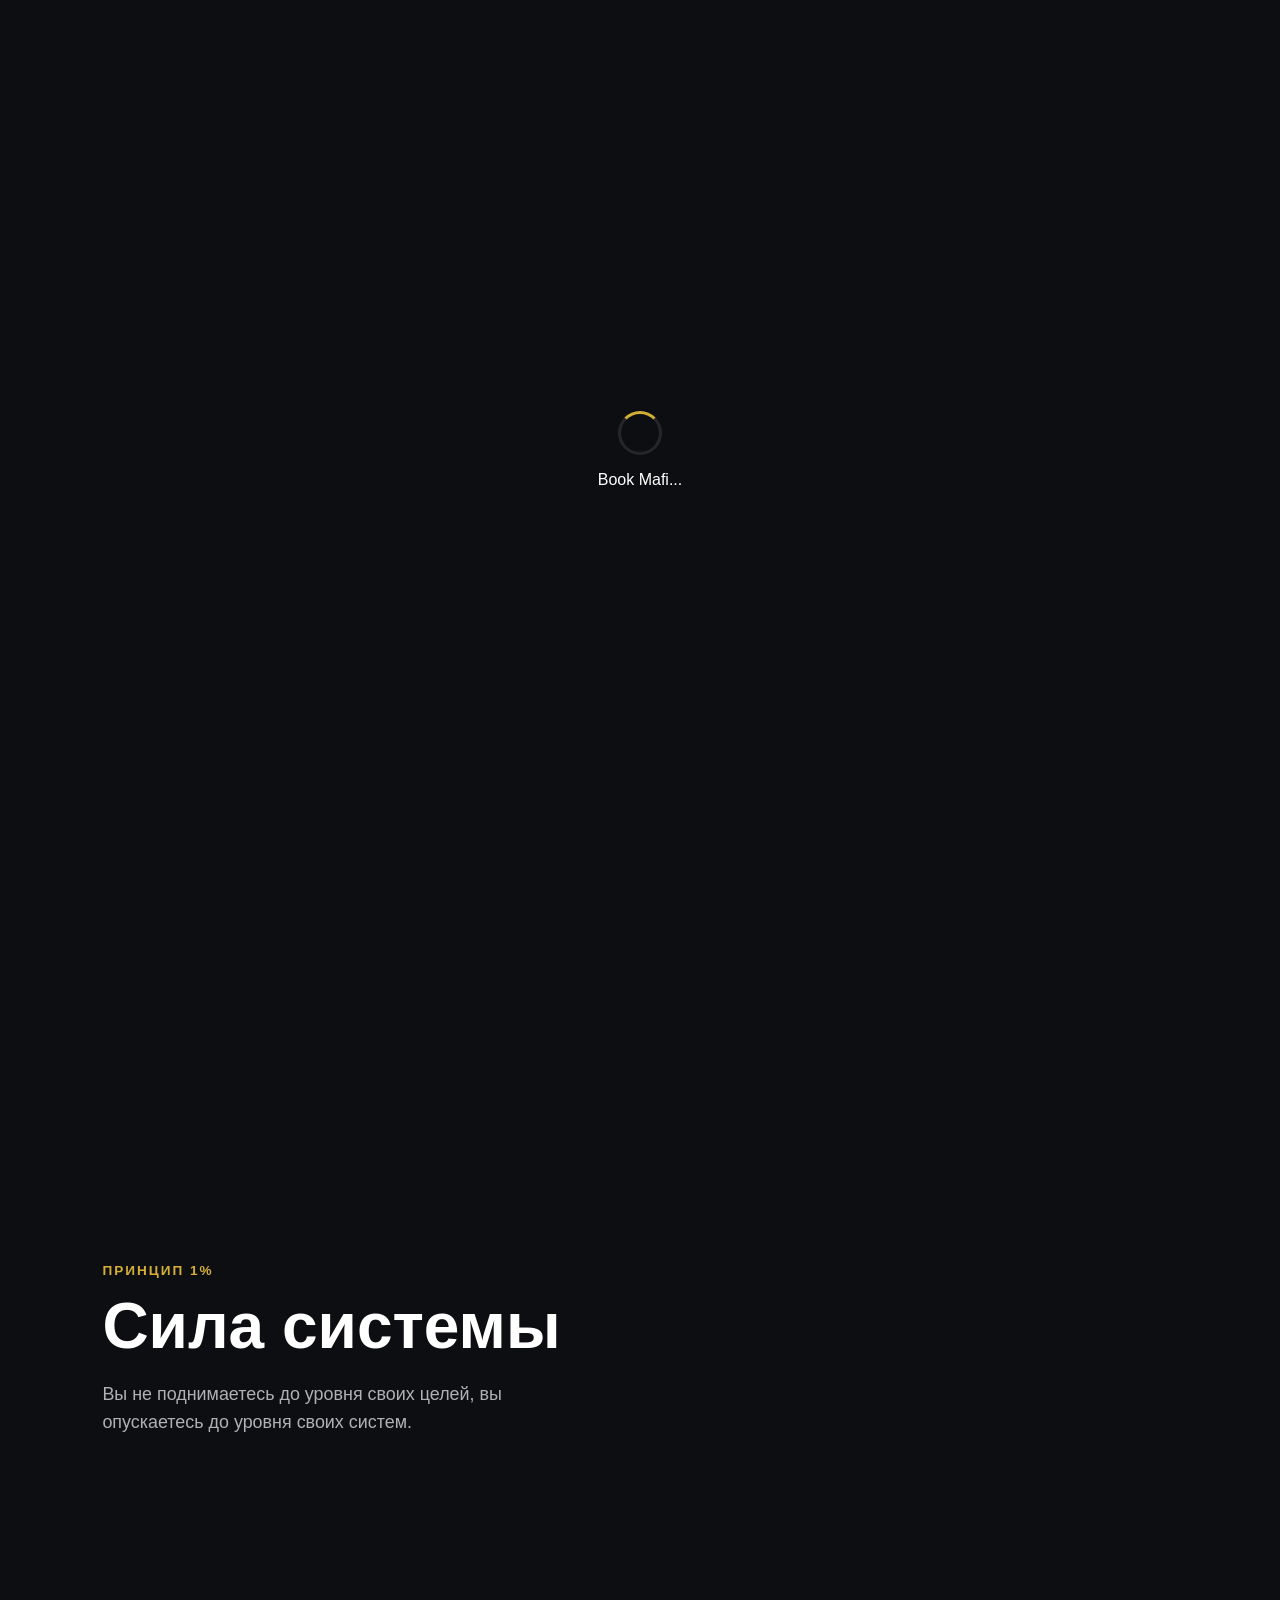
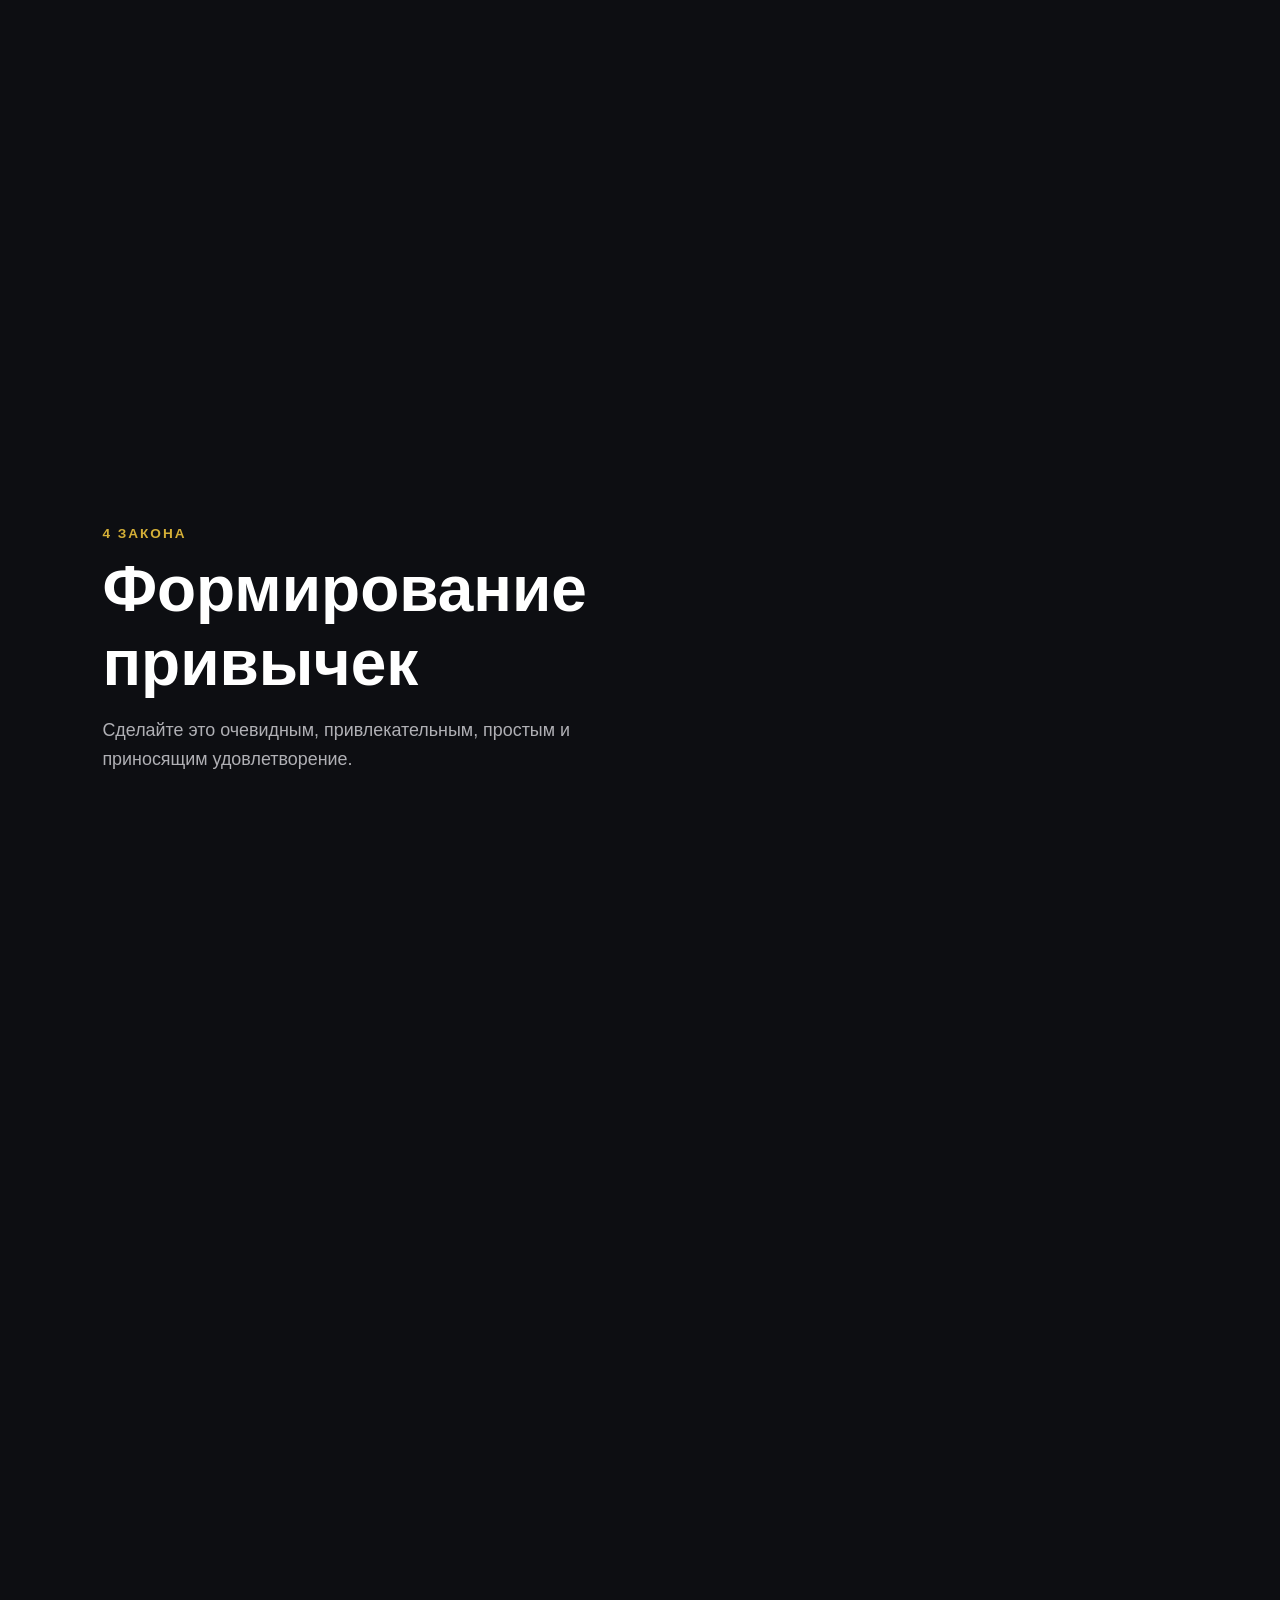
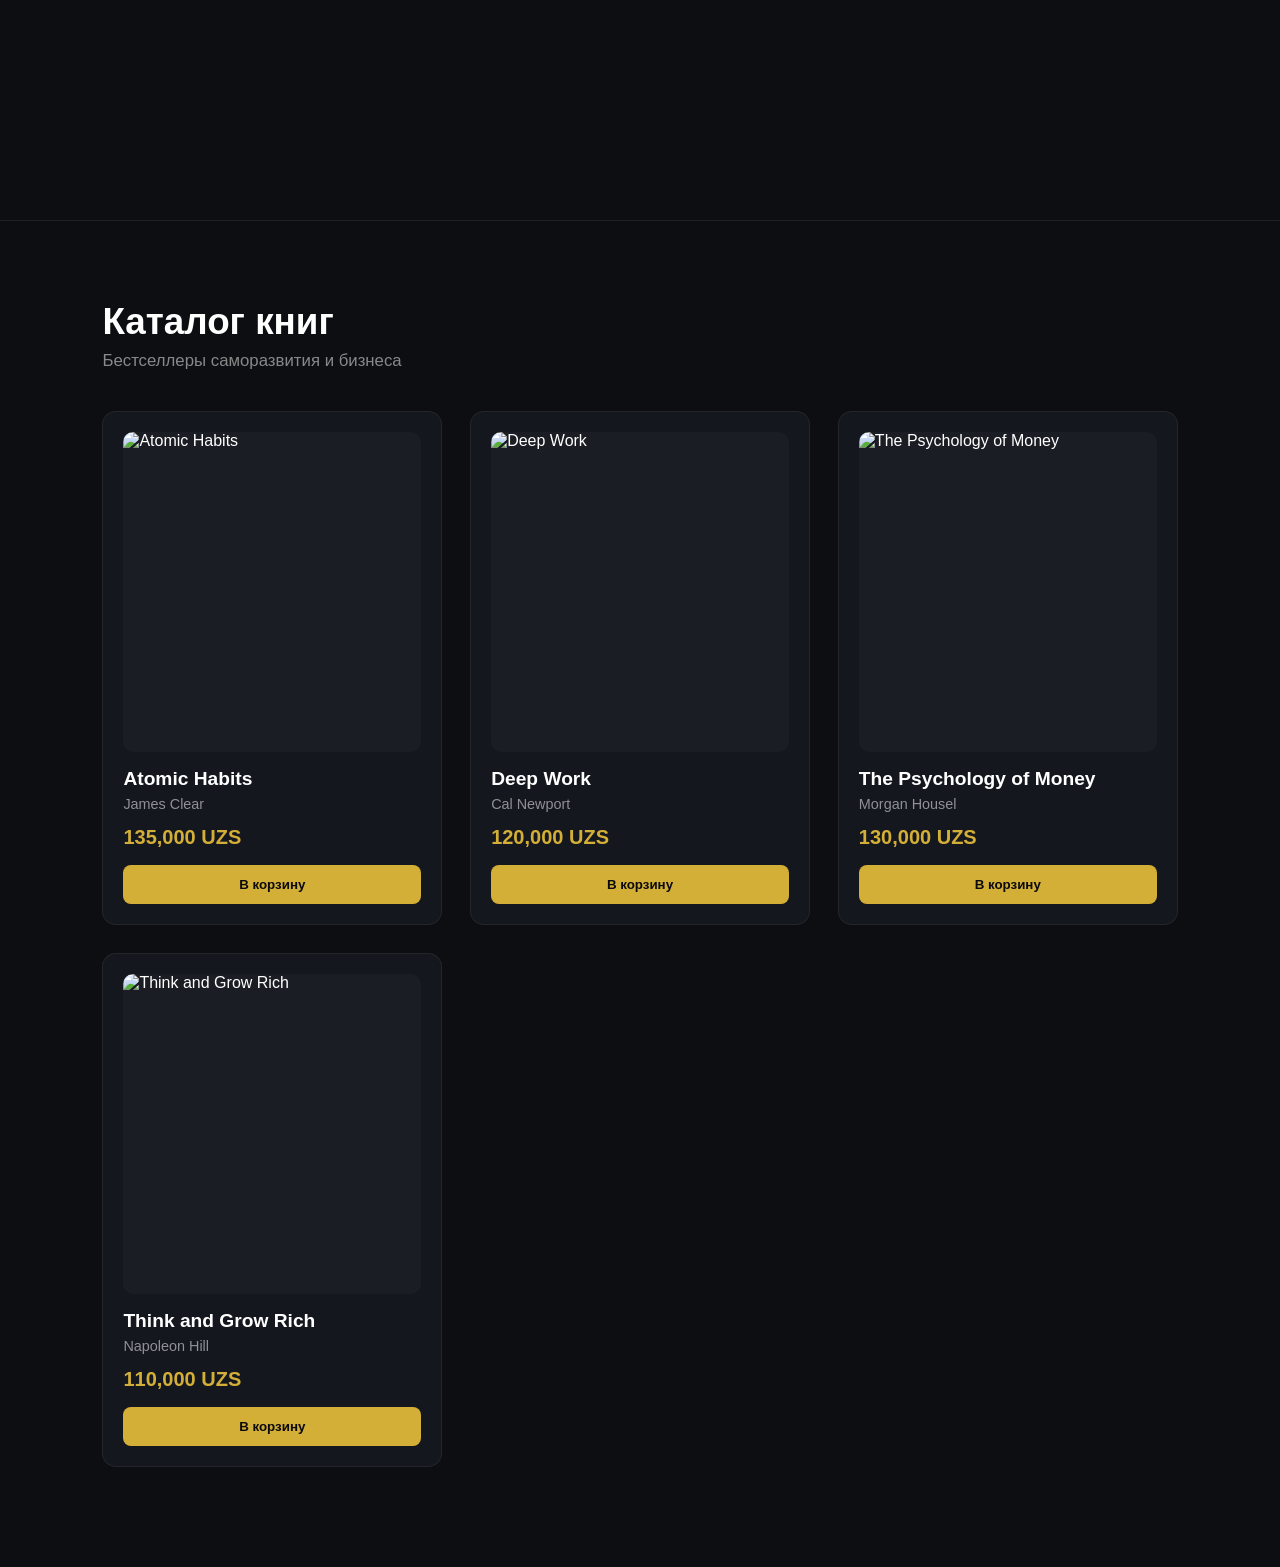
==== index.html @ 135e758f "start" ====
<!DOCTYPE html>
<html lang="ru">
<head>
  <meta charset="UTF-8" />
  <meta name="viewport" content="width=device-width, initial-scale=1.0" />
  <title>Book Mafi</title>
  <style>
    * {
      box-sizing: border-box;
      margin: 0;
      padding: 0;
    }

    body {
      background-color: #0d0e12;
      color: #fff;
      font-family: -apple-system, BlinkMacSystemFont, "Segoe UI", Roboto, sans-serif;
      overflow-x: hidden;
    }

    /* Верхняя навигация */
    header {
      position: fixed;
      top: 0;
      left: 0;
      right: 0;
      padding: 18px 8vw;
      display: flex;
      justify-content: space-between;
      align-items: center;
      z-index: 50;
      background: rgba(13, 14, 18, 0.75);
      backdrop-filter: blur(10px);
      border-bottom: 1px solid rgba(255, 255, 255, 0.08);
    }

    .brand {
      font-size: 1.5rem;
      font-weight: 800;
      color: #fff;
      text-decoration: none;
    }

    .brand span {
      color: #d4af37;
    }

    .nav-links {
      display: flex;
      gap: 14px;
      align-items: center;
    }

    .nav-links button, .nav-links select {
      background: rgba(255, 255, 255, 0.08);
      border: 1px solid rgba(255, 255, 255, 0.15);
      color: #fff;
      padding: 8px 16px;
      border-radius: 8px;
      cursor: pointer;
      font-size: 0.9rem;
      font-weight: 500;
      outline: none;
      transition: 0.2s;
    }

    .nav-links button:hover {
      background: rgba(255, 255, 255, 0.15);
      border-color: #d4af37;
    }

    .nav-links select option {
      background: #14161d;
      color: #fff;
    }

    .cart-badge {
      background: #d4af37;
      color: #0b0b0d;
      border-radius: 50%;
      padding: 2px 7px;
      font-weight: 700;
      font-size: 0.75rem;
      margin-left: 5px;
    }

    /* Фоновый видео-холст */
    .viewport {
      position: fixed;
      inset: 0;
      width: 100vw;
      height: 100vh;
      display: flex;
      align-items: center;
      justify-content: center;
      z-index: 1;
      pointer-events: none;
    }

    canvas {
      width: 100%;
      height: 100%;
      object-fit: cover;
      display: block;
    }

    /* Трек скролла видео */
    .scroll-track {
      height: 380vh;
      position: relative;
    }

    .content-overlay {
      position: relative;
      z-index: 2;
      pointer-events: none;
    }

    .step {
      height: 100vh;
      display: flex;
      flex-direction: column;
      justify-content: center;
      padding: 0 8vw;
      opacity: 0;
      transform: translateY(20px);
      transition: opacity 0.6s ease, transform 0.6s ease;
    }

    .step.active {
      opacity: 1;
      transform: translateY(0);
    }

    .step-badge {
      font-size: 0.85rem;
      letter-spacing: 2px;
      text-transform: uppercase;
      color: #d4af37;
      margin-bottom: 12px;
      font-weight: 600;
    }

    .step h2 {
      font-size: clamp(2rem, 5vw, 4rem);
      font-weight: 800;
      max-width: 600px;
      line-height: 1.15;
      margin-bottom: 16px;
    }

    .step p {
      font-size: clamp(1rem, 1.4vw, 1.2rem);
      color: #b0b0b5;
      max-width: 500px;
      line-height: 1.6;
    }

    #source-video {
      display: none;
    }

    .loader {
      position: fixed;
      inset: 0;
      background: #0d0e12;
      z-index: 999;
      display: flex;
      flex-direction: column;
      align-items: center;
      justify-content: center;
      transition: opacity 0.4s ease;
    }

    .loader.hidden {
      opacity: 0;
      pointer-events: none;
    }

    .spinner {
      width: 44px;
      height: 44px;
      border: 3px solid rgba(255, 255, 255, 0.1);
      border-top-color: #d4af37;
      border-radius: 50%;
      animation: spin 0.9s linear infinite;
      margin-bottom: 16px;
    }

    @keyframes spin {
      to { transform: rotate(360deg); }
    }

    /* Блок каталога, который появляется снизу после скролла */
    .catalog-section {
      position: relative;
      z-index: 10;
      background: #0d0e12;
      padding: 80px 8vw 100px;
      border-top: 1px solid rgba(255, 255, 255, 0.08);
    }

    .section-title {
      font-size: 2.3rem;
      margin-bottom: 8px;
      font-weight: 800;
    }

    .section-subtitle {
      color: #888;
      margin-bottom: 40px;
      font-size: 1.05rem;
    }

    .grid {
      display: grid;
      grid-template-columns: repeat(auto-fill, minmax(260px, 1fr));
      gap: 28px;
    }

    .card {
      background: #15171e;
      border-radius: 14px;
      border: 1px solid rgba(255, 255, 255, 0.06);
      padding: 20px;
      display: flex;
      flex-direction: column;
      transition: transform 0.2s, border-color 0.2s;
    }

    .card:hover {
      transform: translateY(-5px);
      border-color: rgba(212, 175, 55, 0.4);
    }

    .card img {
      width: 100%;
      height: 320px;
      object-fit: cover;
      border-radius: 10px;
      margin-bottom: 16px;
      background: #1b1d24;
    }

    .card h3 {
      font-size: 1.2rem;
      margin-bottom: 6px;
      font-weight: 700;
    }

    .card .author {
      color: #8f9098;
      font-size: 0.9rem;
      margin-bottom: 14px;
    }

    .card .price {
      font-size: 1.25rem;
      font-weight: 700;
      color: #d4af37;
      margin-top: auto;
      margin-bottom: 16px;
    }

    .btn-add {
      background: #d4af37;
      color: #0b0b0d;
      border: none;
      padding: 12px;
      border-radius: 8px;
      font-weight: 700;
      cursor: pointer;
      width: 100%;
      transition: background 0.2s;
    }

    .btn-add:hover {
      background: #e5bd47;
    }

    /* Модальные окна */
    .modal-backdrop {
      position: fixed;
      inset: 0;
      background: rgba(0, 0, 0, 0.75);
      display: none;
      justify-content: center;
      align-items: center;
      z-index: 100;
      backdrop-filter: blur(5px);
      padding: 20px;
    }

    .modal-backdrop.active {
      display: flex;
    }

    .modal-content {
      background: #171922;
      border: 1px solid rgba(255, 255, 255, 0.1);
      width: 100%;
      max-width: 500px;
      border-radius: 16px;
      padding: 28px;
      max-height: 90vh;
      overflow-y: auto;
    }

    .modal-head {
      display: flex;
      justify-content: space-between;
      align-items: center;
      margin-bottom: 20px;
      border-bottom: 1px solid rgba(255, 255, 255, 0.08);
      padding-bottom: 12px;
    }

    .close-btn {
      background: none;
      border: none;
      color: #aaa;
      font-size: 1.8rem;
      cursor: pointer;
      line-height: 1;
    }

    .cart-item {
      display: flex;
      justify-content: space-between;
      align-items: center;
      padding: 12px 0;
      border-bottom: 1px solid rgba(255, 255, 255, 0.05);
    }

    .qty-controls {
      display: flex;
      align-items: center;
      gap: 8px;
    }

    .qty-controls button {
      background: rgba(255, 255, 255, 0.1);
      border: none;
      color: #fff;
      width: 28px;
      height: 28px;
      border-radius: 6px;
      cursor: pointer;
      font-size: 1rem;
    }

    .cart-total {
      font-size: 1.3rem;
      font-weight: 700;
      margin: 20px 0;
      display: flex;
      justify-content: space-between;
      color: #d4af37;
    }

    .input-group {
      margin-bottom: 14px;
    }

    .input-group label {
      display: block;
      font-size: 0.85rem;
      color: #999;
      margin-bottom: 6px;
    }

    .input-group input, .input-group textarea {
      width: 100%;
      background: #0f1015;
      border: 1px solid rgba(255, 255, 255, 0.1);
      color: #fff;
      padding: 12px;
      border-radius: 8px;
      outline: none;
      font-size: 0.95rem;
      font-family: inherit;
    }

    .btn-submit {
      width: 100%;
      background: #d4af37;
      color: #0b0b0d;
      padding: 14px;
      border: none;
      border-radius: 8px;
      font-weight: 700;
      font-size: 1rem;
      cursor: pointer;
      margin-top: 10px;
    }

    .btn-submit:hover {
      background: #e5bd47;
    }
  </style>
</head>
<body>

  <div class="loader" id="loader">
    <div class="spinner"></div>
    <p>Book Mafi...</p>
  </div>

  <header>
    <a href="#" class="brand">Book <span>Mafi</span></a>
    <div class="nav-links">
      <button onclick="openProfile()" id="btn-profile">Профиль</button>
      <button onclick="openCart()">
        <span id="btn-cart-text">Корзина</span>
        <span class="cart-badge" id="cart-count">0</span>
      </button>
      <select id="lang-select" onchange="changeLang(this.value)">
        <option value="ru">RU</option>
        <option value="uz">UZ</option>
        <option value="en">EN</option>
      </select>
    </div>
  </header>

  <!-- 3D Видео Фон -->
  <div class="viewport">
    <canvas id="scene-canvas"></canvas>
  </div>
  <video id="source-video" src="video_smooth.mp4" preload="auto" muted playsinline></video>

  <!-- Скролл-шаги по книге Atomic Habits -->
  <main class="scroll-track">
    <div class="content-overlay">
      <section class="step active">
        <span class="step-badge" data-i18n="s1_badge">James Clear</span>
        <h2 data-i18n="s1_title">Atomic Habits</h2>
        <p data-i18n="s1_desc">Крошечные изменения приводят к поразительным результатам. Прокрутите вниз, чтобы изучить книгу и открыть каталог.</p>
      </section>

      <section class="step">
        <span class="step-badge" data-i18n="s2_badge">Принцип 1%</span>
        <h2 data-i18n="s2_title">Сила системы</h2>
        <p data-i18n="s2_desc">Вы не поднимаетесь до уровня своих целей, вы опускаетесь до уровня своих систем.</p>
      </section>

      <section class="step">
        <span class="step-badge" data-i18n="s3_badge">4 Закона</span>
        <h2 data-i18n="s3_title">Формирование привычек</h2>
        <p data-i18n="s3_desc">Сделайте это очевидным, привлекательным, простым и приносящим удовлетворение.</p>
      </section>
    </div>
  </main>

  <!-- Витрина с товарами сразу снизу после скролла -->
  <section class="catalog-section" id="catalog-section">
    <h2 class="section-title" id="page-title">Каталог книг</h2>
    <p class="section-subtitle" id="page-subtitle">Бестселлеры саморазвития и бизнеса</p>
    <div class="grid" id="catalog-grid"></div>
  </section>

  <!-- Модальное окно Корзины -->
  <div class="modal-backdrop" id="cart-modal">
    <div class="modal-content">
      <div class="modal-head">
        <h2 id="cart-title">Ваша Корзина</h2>
        <button class="close-btn" onclick="closeModals()">&times;</button>
      </div>
      <div id="cart-items"></div>
      <div class="cart-total">
        <span id="total-label">Итого:</span>
        <span id="cart-total-price">0 UZS</span>
      </div>

      <form onsubmit="submitOrder(event)">
        <div class="input-group">
          <label id="lbl-name">Ваше имя</label>
          <input type="text" id="order-name" required placeholder="Имя" />
        </div>
        <div class="input-group">
          <label id="lbl-phone">Номер телефона</label>
          <input type="tel" id="order-phone" required placeholder="+998 90 123 45 67" />
        </div>
        <div class="input-group">
          <label id="lbl-address">Адрес доставки</label>
          <textarea id="order-address" rows="2" required placeholder="Город, улица, дом"></textarea>
        </div>
        <button type="submit" class="btn-submit" id="btn-order">Оформить заказ</button>
      </form>
    </div>
  </div>

  <!-- Модальное окно Профиля -->
  <div class="modal-backdrop" id="profile-modal">
    <div class="modal-content">
      <div class="modal-head">
        <h2 id="profile-title">Профиль читателя</h2>
        <button class="close-btn" onclick="closeModals()">&times;</button>
      </div>
      <form onsubmit="saveProfile(event)">
        <div class="input-group">
          <label id="lbl-p-name">Имя</label>
          <input type="text" id="prof-name" placeholder="Ваше имя" />
        </div>
        <div class="input-group">
          <label id="lbl-p-phone">Телефон</label>
          <input type="tel" id="prof-phone" placeholder="+998 ..." />
        </div>
        <div class="input-group">
          <label id="lbl-p-address">Сохраненный адрес</label>
          <textarea id="prof-address" rows="2" placeholder="Адрес по умолчанию"></textarea>
        </div>
        <button type="submit" class="btn-submit" id="btn-save-profile">Сохранить</button>
      </form>
    </div>
  </div>

  <script>
    const BOT_TOKEN = "9124482530:AAGkGyeahI_m6hkLlF1Cj-p6MPY3MMSEQys";
    const CHAT_ID = "5249728466";

    const i18n = {
      ru: {
        s1_badge: "James Clear",
        s1_title: "Atomic Habits",
        s1_desc: "Крошечные изменения приводят к поразительным результатам. Прокрутите вниз, чтобы изучить книгу и открыть каталог.",
        s2_badge: "Принцип 1%",
        s2_title: "Сила системы",
        s2_desc: "Вы не поднимаетесь до уровня своих целей, вы опускаетесь до уровня своих систем.",
        s3_badge: "4 Закона",
        s3_title: "Формирование привычек",
        s3_desc: "Сделайте это очевидным, привлекательным, простым и приносящим удовлетворение.",
        profile: "Профиль",
        cart: "Корзина",
        title: "Каталог книг",
        subtitle: "Бестселлеры саморазвития и бизнеса",
        add: "В корзину",
        cart_empty: "Корзина пуста",
        cart_title: "Ваша Корзина",
        total: "Итого:",
        name: "Ваше имя",
        phone: "Номер телефона",
        address: "Адрес доставки",
        order: "Оформить заказ",
        profile_title: "Профиль читателя",
        save: "Сохранить",
        order_success: "Заказ успешно отправлен в Telegram!",
        order_error: "Ошибка отправки заказа."
      },
      uz: {
        s1_badge: "James Clear",
        s1_title: "Atom Odatlar",
        s1_desc: "Kichik o'zgarishlar ajoyib natijalarga olib keladi. Kitobni o'rganish va katalogni ochish uchun pastga aylantiring.",
        s2_badge: "1% Qoidasi",
        s2_title: "Tizim kuchi",
        s2_desc: "Siz maqsadlaringiz darajasiga ko'tarilmaysiz, tizimlaringiz darajasiga tushasiz.",
        s3_badge: "4 ta Qonun",
        s3_title: "Odat shakllantirish",
        s3_desc: "Odatni aniq, jozibali, oson va yoqimli qiling.",
        profile: "Profil",
        cart: "Savat",
        title: "Kitoblar katalogi",
        subtitle: "Shaxsiy rivojlanish va biznes bestsellerlari",
        add: "Savatga qo'shish",
        cart_empty: "Savat bo'sh",
        cart_title: "Sizning Savatingiz",
        total: "Jami:",
        name: "Ismingiz",
        phone: "Telefon raqamingiz",
        address: "Yetkazib berish manzili",
        order: "Buyurtma berish",
        profile_title: "Kitobxon profili",
        save: "Saqlash",
        order_success: "Buyurtma Telegram orqali yuborildi!",
        order_error: "Buyurtma yuborishda xatolik yuz berdi."
      },
      en: {
        s1_badge: "James Clear",
        s1_title: "Atomic Habits",
        s1_desc: "Tiny changes, remarkable results. Scroll down to discover the book and explore the catalog.",
        s2_badge: "1% Rule",
        s2_title: "Power of Systems",
        s2_desc: "You do not rise to the level of your goals. You fall to the level of your systems.",
        s3_badge: "4 Laws",
        s3_title: "Habit Formation",
        s3_desc: "Make it obvious, attractive, easy, and satisfying.",
        profile: "Profile",
        cart: "Cart",
        title: "Book Catalog",
        subtitle: "Bestsellers in personal growth & business",
        add: "Add to Cart",
        cart_empty: "Cart is empty",
        cart_title: "Your Cart",
        total: "Total:",
        name: "Your Name",
        phone: "Phone Number",
        address: "Delivery Address",
        order: "Place Order",
        profile_title: "Reader Profile",
        save: "Save",
        order_success: "Order successfully sent to Telegram!",
        order_error: "Error sending order."
      }
    };

    const books = [
      {
        id: 1,
        title: "Atomic Habits",
        author: "James Clear",
        price: 135000,
        img: "https://images.unsplash.com/photo-1544716278-ca5e3f4abd8c?auto=format&fit=crop&w=600&q=80"
      },
      {
        id: 2,
        title: "Deep Work",
        author: "Cal Newport",
        price: 120000,
        img: "https://images.unsplash.com/photo-1512820790803-83ca734da794?auto=format&fit=crop&w=600&q=80"
      },
      {
        id: 3,
        title: "The Psychology of Money",
        author: "Morgan Housel",
        price: 130000,
        img: "https://images.unsplash.com/photo-1589829085413-56de8ae18c73?auto=format&fit=crop&w=600&q=80"
      },
      {
        id: 4,
        title: "Think and Grow Rich",
        author: "Napoleon Hill",
        price: 110000,
        img: "https://images.unsplash.com/photo-1543002588-bfa74002ed7e?auto=format&fit=crop&w=600&q=80"
      }
    ];

    let currentLang = localStorage.getItem('book_mafi_lang') || 'ru';

    function changeLang(lang) {
      currentLang = lang;
      localStorage.setItem('book_mafi_lang', lang);
      document.getElementById('lang-select').value = lang;

      const d = i18n[lang];
      document.querySelectorAll('[data-i18n]').forEach(el => {
        const key = el.getAttribute('data-i18n');
        if (d[key]) el.textContent = d[key];
      });

      document.getElementById('btn-profile').textContent = d.profile;
      document.getElementById('btn-cart-text').textContent = d.cart;
      document.getElementById('page-title').textContent = d.title;
      document.getElementById('page-subtitle').textContent = d.subtitle;
      document.getElementById('cart-title').textContent = d.cart_title;
      document.getElementById('total-label').textContent = d.total;
      document.getElementById('lbl-name').textContent = d.name;
      document.getElementById('lbl-phone').textContent = d.phone;
      document.getElementById('lbl-address').textContent = d.address;
      document.getElementById('btn-order').textContent = d.order;
      document.getElementById('profile-title').textContent = d.profile_title;
      document.getElementById('btn-save-profile').textContent = d.save;

      renderCatalog();
      renderCart();
    }

    function renderCatalog() {
      const grid = document.getElementById('catalog-grid');
      const d = i18n[currentLang];
      grid.innerHTML = books.map(b => `
        <div class="card">
          <img src="${b.img}" alt="${b.title}" />
          <h3>${b.title}</h3>
          <div class="author">${b.author}</div>
          <div class="price">${b.price.toLocaleString()} UZS</div>
          <button class="btn-add" onclick="addToCart(${b.id})">${d.add}</button>
        </div>
      `).join('');
    }

    /* Видео + Скролл логика */
    const canvas = document.getElementById('scene-canvas');
    const ctx = canvas.getContext('2d', { alpha: false });
    const video = document.getElementById('source-video');
    const loader = document.getElementById('loader');
    const steps = document.querySelectorAll('.step');

    let isVideoReady = false;
    let targetTime = 0;
    let currentTime = 0;

    function resizeCanvas() {
      const dpr = Math.min(window.devicePixelRatio || 1, 2);
      canvas.width = window.innerWidth * dpr;
      canvas.height = window.innerHeight * dpr;
      renderFrame();
    }

    function renderFrame() {
      if (!isVideoReady || !video.videoWidth) return;
      const cw = canvas.width;
      const ch = canvas.height;
      const vw = video.videoWidth;
      const vh = video.videoHeight;
      const scale = Math.max(cw / vw, ch / vh);
      const nw = vw * scale;
      const nh = vh * scale;
      ctx.drawImage(video, (cw - nw) / 2, (ch - nh) / 2, nw, nh);
    }

    function getScrollFraction() {
      const track = document.querySelector('.scroll-track');
      const maxScroll = track.offsetHeight - window.innerHeight;
      if (maxScroll <= 0) return 0;
      return Math.min(Math.max(window.scrollY / maxScroll, 0), 1);
    }

    function updateLoop() {
      if (isVideoReady && video.duration) {
        currentTime += (targetTime - currentTime) * 0.12;
        if (Math.abs(currentTime - video.currentTime) > 0.002) {
          if ('fastSeek' in video) video.fastSeek(currentTime);
          else video.currentTime = currentTime;
        }
      }
      requestAnimationFrame(updateLoop);
    }

    window.addEventListener('scroll', () => {
      const fraction = getScrollFraction();
      if (video.duration) {
        targetTime = fraction * video.duration;
      }
      const stepIndex = Math.min(Math.floor(fraction * steps.length), steps.length - 1);
      steps.forEach((step, idx) => step.classList.toggle('active', idx === stepIndex));
    }, { passive: true });

    window.addEventListener('resize', resizeCanvas);
    video.addEventListener('seeked', renderFrame);

    function initVideo() {
      if (isVideoReady) return;
      isVideoReady = true;
      loader.classList.add('hidden');
      resizeCanvas();
      targetTime = getScrollFraction() * video.duration;
      video.currentTime = targetTime;
      renderFrame();
      requestAnimationFrame(updateLoop);
    }

    video.addEventListener('loadeddata', initVideo);
    if (video.readyState >= 2) initVideo();

    /* Корзина и профиль */
    function getCart() {
      return JSON.parse(localStorage.getItem('book_mafi_cart') || '[]');
    }

    function saveCart(cart) {
      localStorage.setItem('book_mafi_cart', JSON.stringify(cart));
      updateBadge();
    }

    function updateBadge() {
      const cart = getCart();
      const count = cart.reduce((acc, item) => acc + item.qty, 0);
      document.getElementById('cart-count').textContent = count;
    }

    function addToCart(id) {
      const cart = getCart();
      const book = books.find(b => b.id === id);
      const exist = cart.find(b => b.id === id);
      if (exist) exist.qty += 1;
      else cart.push({ id: book.id, title: book.title, price: book.price, qty: 1 });
      saveCart(cart);
      renderCart();
    }

    function changeQty(id, delta) {
      let cart = getCart();
      const item = cart.find(x => x.id === id);
      if (item) {
        item.qty += delta;
        if (item.qty <= 0) cart = cart.filter(x => x.id !== id);
      }
      saveCart(cart);
      renderCart();
    }

    function renderCart() {
      const cart = getCart();
      const container = document.getElementById('cart-items');
      const d = i18n[currentLang];

      if (cart.length === 0) {
        container.innerHTML = `<p style="color: #777; padding: 20px 0;">${d.cart_empty}</p>`;
        document.getElementById('cart-total-price').textContent = '0 UZS';
        return;
      }

      let total = 0;
      container.innerHTML = cart.map(item => {
        total += item.price * item.qty;
        return `
          <div class="cart-item">
            <div>
              <strong>${item.title}</strong>
              <div style="color: #999; font-size: 0.85rem;">${item.price.toLocaleString()} UZS &times; ${item.qty}</div>
            </div>
            <div class="qty-controls">
              <button onclick="changeQty(${item.id}, -1)">-</button>
              <span>${item.qty}</span>
              <button onclick="changeQty(${item.id}, 1)">+</button>
            </div>
          </div>
        `;
      }).join('');

      document.getElementById('cart-total-price').textContent = `${total.toLocaleString()} UZS`;
    }

    function openCart() {
      renderCart();
      loadProfileToForm();
      document.getElementById('cart-modal').classList.add('active');
    }

    function openProfile() {
      const profile = JSON.parse(localStorage.getItem('book_mafi_user') || '{}');
      document.getElementById('prof-name').value = profile.name || '';
      document.getElementById('prof-phone').value = profile.phone || '';
      document.getElementById('prof-address').value = profile.address || '';
      document.getElementById('profile-modal').classList.add('active');
    }

    function closeModals() {
      document.getElementById('cart-modal').classList.remove('active');
      document.getElementById('profile-modal').classList.remove('active');
    }

    window.addEventListener('click', (e) => {
      if (e.target.classList.contains('modal-backdrop')) closeModals();
    });

    function saveProfile(e) {
      e.preventDefault();
      const profile = {
        name: document.getElementById('prof-name').value.trim(),
        phone: document.getElementById('prof-phone').value.trim(),
        address: document.getElementById('prof-address').value.trim()
      };
      localStorage.setItem('book_mafi_user', JSON.stringify(profile));
      closeModals();
    }

    function loadProfileToForm() {
      const profile = JSON.parse(localStorage.getItem('book_mafi_user') || '{}');
      if (profile.name) document.getElementById('order-name').value = profile.name;
      if (profile.phone) document.getElementById('order-phone').value = profile.phone;
      if (profile.address) document.getElementById('order-address').value = profile.address;
    }

    async function submitOrder(e) {
      e.preventDefault();
      const cart = getCart();
      const d = i18n[currentLang];

      if (cart.length === 0) {
        alert(d.cart_empty);
        return;
      }

      const name = document.getElementById('order-name').value.trim();
      const phone = document.getElementById('order-phone').value.trim();
      const address = document.getElementById('order-address').value.trim();

      let total = 0;
      let itemsText = cart.map(i => {
        total += i.price * i.qty;
        return `• ${i.title} (${i.qty} шт.) — ${(i.price * i.qty).toLocaleString()} UZS`;
      }).join('\n');

      const message = `📚 *Новый заказ в Book Mafi!*\n\n` +
                      `👤 *Покупатель:* ${name}\n` +
                      `📞 *Телефон:* ${phone}\n` +
                      `📍 *Адрес:* ${address}\n\n` +
                      `🛒 *Товары:*\n${itemsText}\n\n` +
                      `💰 *Итого к оплате:* ${total.toLocaleString()} UZS`;

      try {
        const response = await fetch(`https://api.telegram.org/bot${BOT_TOKEN}/sendMessage`, {
          method: 'POST',
          headers: { 'Content-Type': 'application/json' },
          body: JSON.stringify({
            chat_id: CHAT_ID,
            text: message,
            parse_mode: 'Markdown'
          })
        });

        if (response.ok) {
          alert(d.order_success);
          localStorage.removeItem('book_mafi_cart');
          updateBadge();
          closeModals();
        } else {
          alert(d.order_error);
        }
      } catch (err) {
        console.error(err);
        alert(d.order_error);
      }
    }

    changeLang(currentLang);
    updateBadge();
  </script>
</body>
</html>
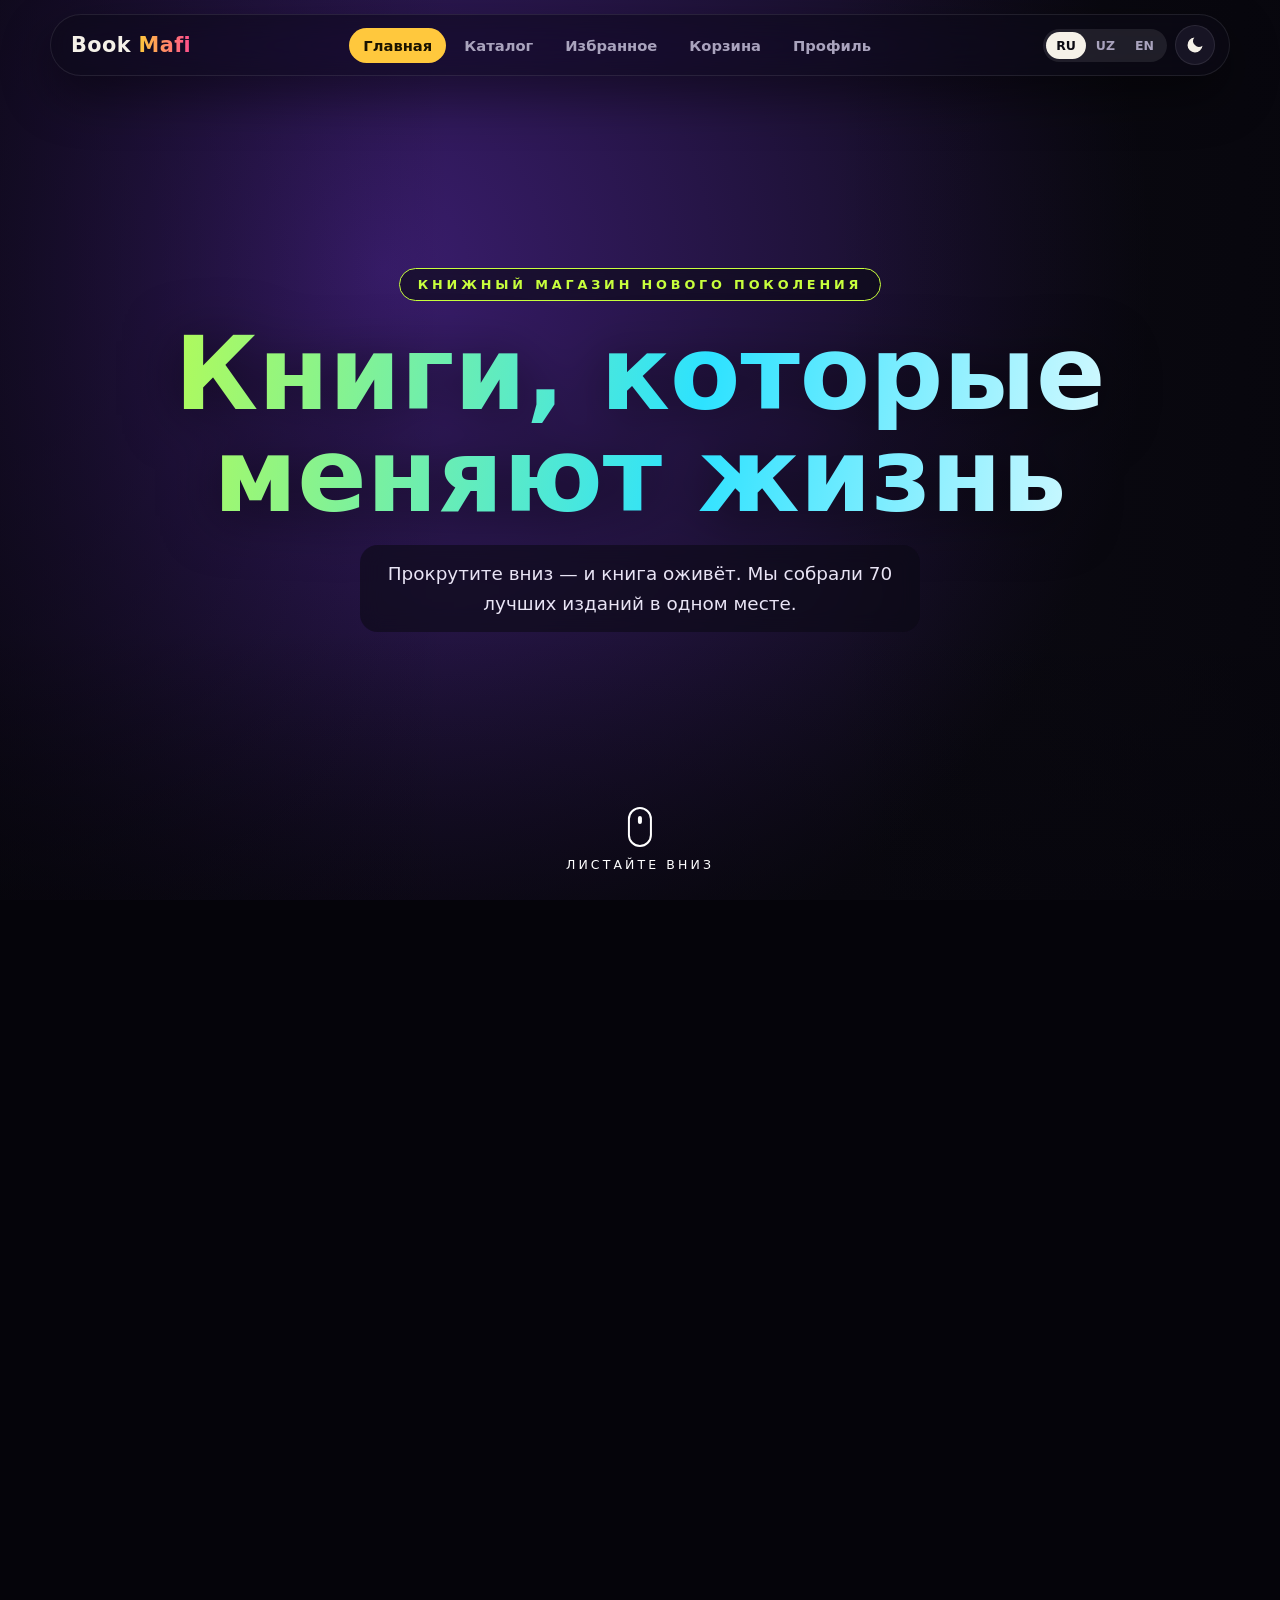
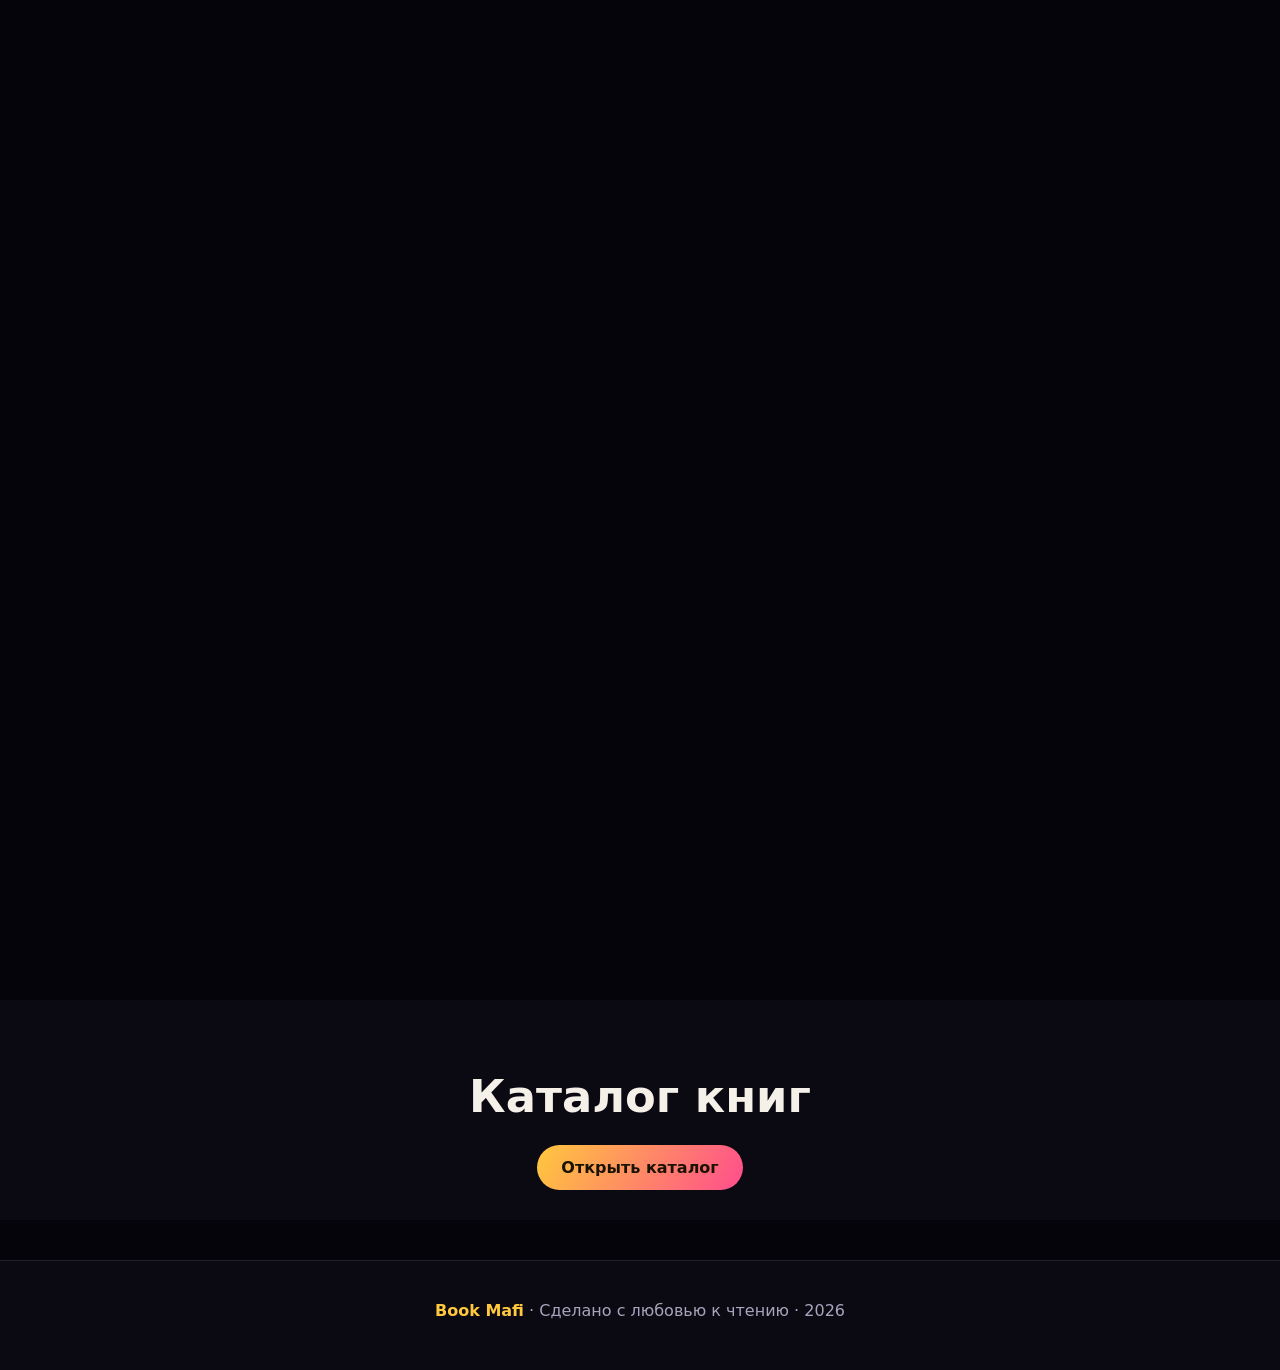
==== commit cf6ba1e4: "update" ====
--- a/index.html
+++ b/index.html
@@ -1,920 +1,80 @@
 <!DOCTYPE html>
 <html lang="ru">
 <head>
-  <meta charset="UTF-8" />
-  <meta name="viewport" content="width=device-width, initial-scale=1.0" />
-  <title>Book Mafi</title>
-  <style>
-    * {
-      box-sizing: border-box;
-      margin: 0;
-      padding: 0;
-    }
+<meta charset="UTF-8">
+<meta name="viewport" content="width=device-width, initial-scale=1">
+<title>Book Mafi — книжный магазин</title>
+<script>try{document.documentElement.setAttribute('data-theme',JSON.parse(localStorage.getItem('bm_theme')||'"dark"'))}catch(e){}</script>
+<link rel="stylesheet" href="css/style.css">
+</head>
+<body data-page="home" class="home">
+<div class="progress"></div>
+<video id="src" muted playsinline preload="auto" style="display:none"><source src="media/video_smooth.mp4" type="video/mp4"><source src="media/video.mp4" type="video/mp4"></video>
 
-    body {
-      background-color: #0d0e12;
-      color: #fff;
-      font-family: -apple-system, BlinkMacSystemFont, "Segoe UI", Roboto, sans-serif;
-      overflow-x: hidden;
-    }
+<main class="scroll-track">
+  <div class="stage">
+    <canvas id="scene-canvas"></canvas>
 
-    /* Верхняя навигация */
-    header {
-      position: fixed;
-      top: 0;
-      left: 0;
-      right: 0;
-      padding: 18px 8vw;
-      display: flex;
-      justify-content: space-between;
-      align-items: center;
-      z-index: 50;
-      background: rgba(13, 14, 18, 0.75);
-      backdrop-filter: blur(10px);
-      border-bottom: 1px solid rgba(255, 255, 255, 0.08);
-    }
+    <!-- резкие склейки -->
+    <div class="scene s1" data-at="0.455"><div class="bg"></div></div>
+    <div class="scene s2" data-at="0.615"><div class="bg"></div><div class="hearts"></div></div>
+    <div class="scene s3" data-at="0.775"><span class="blind"></span><span class="blind"></span><span class="blind"></span><span class="blind"></span><span class="blind"></span><span class="blind"></span><span class="blind"></span><span class="blind"></span><svg class="route" viewBox="0 0 1000 600" preserveAspectRatio="none"><path d="M-20 480 C200 380 260 560 480 420 S760 240 1020 330" fill="none" stroke="#fff" stroke-width="5" stroke-linecap="round"/></svg><div class="truck">🚚</div></div>
+    <div class="scene s4" data-at="0.915"><div class="bg"></div></div>
+    <div class="flash"></div>
 
-    .brand {
-      font-size: 1.5rem;
-      font-weight: 800;
-      color: #fff;
-      text-decoration: none;
-    }
+    <div class="hero-intro">
+      <span class="kick" data-i18n="hero_kicker"></span>
+      <h1 data-i18n="hero_title"></h1>
+      <p data-i18n="hero_text"></p>
+    </div>
+    <div class="hint"><i></i><span data-i18n="scroll_hint"></span></div>
 
-    .brand span {
-      color: #d4af37;
-    }
-
-    .nav-links {
-      display: flex;
-      gap: 14px;
-      align-items: center;
-    }
-
-    .nav-links button, .nav-links select {
-      background: rgba(255, 255, 255, 0.08);
-      border: 1px solid rgba(255, 255, 255, 0.15);
-      color: #fff;
-      padding: 8px 16px;
-      border-radius: 8px;
-      cursor: pointer;
-      font-size: 0.9rem;
-      font-weight: 500;
-      outline: none;
-      transition: 0.2s;
-    }
-
-    .nav-links button:hover {
-      background: rgba(255, 255, 255, 0.15);
-      border-color: #d4af37;
-    }
-
-    .nav-links select option {
-      background: #14161d;
-      color: #fff;
-    }
-
-    .cart-badge {
-      background: #d4af37;
-      color: #0b0b0d;
-      border-radius: 50%;
-      padding: 2px 7px;
-      font-weight: 700;
-      font-size: 0.75rem;
-      margin-left: 5px;
-    }
-
-    /* Фоновый видео-холст */
-    .viewport {
-      position: fixed;
-      inset: 0;
-      width: 100vw;
-      height: 100vh;
-      display: flex;
-      align-items: center;
-      justify-content: center;
-      z-index: 1;
-      pointer-events: none;
-    }
-
-    canvas {
-      width: 100%;
-      height: 100%;
-      object-fit: cover;
-      display: block;
-    }
-
-    /* Трек скролла видео */
-    .scroll-track {
-      height: 380vh;
-      position: relative;
-    }
-
-    .content-overlay {
-      position: relative;
-      z-index: 2;
-      pointer-events: none;
-    }
-
-    .step {
-      height: 100vh;
-      display: flex;
-      flex-direction: column;
-      justify-content: center;
-      padding: 0 8vw;
-      opacity: 0;
-      transform: translateY(20px);
-      transition: opacity 0.6s ease, transform 0.6s ease;
-    }
-
-    .step.active {
-      opacity: 1;
-      transform: translateY(0);
-    }
-
-    .step-badge {
-      font-size: 0.85rem;
-      letter-spacing: 2px;
-      text-transform: uppercase;
-      color: #d4af37;
-      margin-bottom: 12px;
-      font-weight: 600;
-    }
-
-    .step h2 {
-      font-size: clamp(2rem, 5vw, 4rem);
-      font-weight: 800;
-      max-width: 600px;
-      line-height: 1.15;
-      margin-bottom: 16px;
-    }
-
-    .step p {
-      font-size: clamp(1rem, 1.4vw, 1.2rem);
-      color: #b0b0b5;
-      max-width: 500px;
-      line-height: 1.6;
-    }
-
-    #source-video {
-      display: none;
-    }
-
-    .loader {
-      position: fixed;
-      inset: 0;
-      background: #0d0e12;
-      z-index: 999;
-      display: flex;
-      flex-direction: column;
-      align-items: center;
-      justify-content: center;
-      transition: opacity 0.4s ease;
-    }
-
-    .loader.hidden {
-      opacity: 0;
-      pointer-events: none;
-    }
-
-    .spinner {
-      width: 44px;
-      height: 44px;
-      border: 3px solid rgba(255, 255, 255, 0.1);
-      border-top-color: #d4af37;
-      border-radius: 50%;
-      animation: spin 0.9s linear infinite;
-      margin-bottom: 16px;
-    }
-
-    @keyframes spin {
-      to { transform: rotate(360deg); }
-    }
-
-    /* Блок каталога, который появляется снизу после скролла */
-    .catalog-section {
-      position: relative;
-      z-index: 10;
-      background: #0d0e12;
-      padding: 80px 8vw 100px;
-      border-top: 1px solid rgba(255, 255, 255, 0.08);
-    }
-
-    .section-title {
-      font-size: 2.3rem;
-      margin-bottom: 8px;
-      font-weight: 800;
-    }
-
-    .section-subtitle {
-      color: #888;
-      margin-bottom: 40px;
-      font-size: 1.05rem;
-    }
-
-    .grid {
-      display: grid;
-      grid-template-columns: repeat(auto-fill, minmax(260px, 1fr));
-      gap: 28px;
-    }
-
-    .card {
-      background: #15171e;
-      border-radius: 14px;
-      border: 1px solid rgba(255, 255, 255, 0.06);
-      padding: 20px;
-      display: flex;
-      flex-direction: column;
-      transition: transform 0.2s, border-color 0.2s;
-    }
-
-    .card:hover {
-      transform: translateY(-5px);
-      border-color: rgba(212, 175, 55, 0.4);
-    }
-
-    .card img {
-      width: 100%;
-      height: 320px;
-      object-fit: cover;
-      border-radius: 10px;
-      margin-bottom: 16px;
-      background: #1b1d24;
-    }
-
-    .card h3 {
-      font-size: 1.2rem;
-      margin-bottom: 6px;
-      font-weight: 700;
-    }
-
-    .card .author {
-      color: #8f9098;
-      font-size: 0.9rem;
-      margin-bottom: 14px;
-    }
-
-    .card .price {
-      font-size: 1.25rem;
-      font-weight: 700;
-      color: #d4af37;
-      margin-top: auto;
-      margin-bottom: 16px;
-    }
-
-    .btn-add {
-      background: #d4af37;
-      color: #0b0b0d;
-      border: none;
-      padding: 12px;
-      border-radius: 8px;
-      font-weight: 700;
-      cursor: pointer;
-      width: 100%;
-      transition: background 0.2s;
-    }
-
-    .btn-add:hover {
-      background: #e5bd47;
-    }
-
-    /* Модальные окна */
-    .modal-backdrop {
-      position: fixed;
-      inset: 0;
-      background: rgba(0, 0, 0, 0.75);
-      display: none;
-      justify-content: center;
-      align-items: center;
-      z-index: 100;
-      backdrop-filter: blur(5px);
-      padding: 20px;
-    }
-
-    .modal-backdrop.active {
-      display: flex;
-    }
-
-    .modal-content {
-      background: #171922;
-      border: 1px solid rgba(255, 255, 255, 0.1);
-      width: 100%;
-      max-width: 500px;
-      border-radius: 16px;
-      padding: 28px;
-      max-height: 90vh;
-      overflow-y: auto;
-    }
-
-    .modal-head {
-      display: flex;
-      justify-content: space-between;
-      align-items: center;
-      margin-bottom: 20px;
-      border-bottom: 1px solid rgba(255, 255, 255, 0.08);
-      padding-bottom: 12px;
-    }
-
-    .close-btn {
-      background: none;
-      border: none;
-      color: #aaa;
-      font-size: 1.8rem;
-      cursor: pointer;
-      line-height: 1;
-    }
-
-    .cart-item {
-      display: flex;
-      justify-content: space-between;
-      align-items: center;
-      padding: 12px 0;
-      border-bottom: 1px solid rgba(255, 255, 255, 0.05);
-    }
-
-    .qty-controls {
-      display: flex;
-      align-items: center;
-      gap: 8px;
-    }
-
-    .qty-controls button {
-      background: rgba(255, 255, 255, 0.1);
-      border: none;
-      color: #fff;
-      width: 28px;
-      height: 28px;
-      border-radius: 6px;
-      cursor: pointer;
-      font-size: 1rem;
-    }
-
-    .cart-total {
-      font-size: 1.3rem;
-      font-weight: 700;
-      margin: 20px 0;
-      display: flex;
-      justify-content: space-between;
-      color: #d4af37;
-    }
-
-    .input-group {
-      margin-bottom: 14px;
-    }
-
-    .input-group label {
-      display: block;
-      font-size: 0.85rem;
-      color: #999;
-      margin-bottom: 6px;
-    }
-
-    .input-group input, .input-group textarea {
-      width: 100%;
-      background: #0f1015;
-      border: 1px solid rgba(255, 255, 255, 0.1);
-      color: #fff;
-      padding: 12px;
-      border-radius: 8px;
-      outline: none;
-      font-size: 0.95rem;
-      font-family: inherit;
-    }
-
-    .btn-submit {
-      width: 100%;
-      background: #d4af37;
-      color: #0b0b0d;
-      padding: 14px;
-      border: none;
-      border-radius: 8px;
-      font-weight: 700;
-      font-size: 1rem;
-      cursor: pointer;
-      margin-top: 10px;
-    }
-
-    .btn-submit:hover {
-      background: #e5bd47;
-    }
-  </style>
-</head>
-<body>
-
-  <div class="loader" id="loader">
-    <div class="spinner"></div>
-    <p>Book Mafi...</p>
-  </div>
-
-  <header>
-    <a href="#" class="brand">Book <span>Mafi</span></a>
-    <div class="nav-links">
-      <button onclick="openProfile()" id="btn-profile">Профиль</button>
-      <button onclick="openCart()">
-        <span id="btn-cart-text">Корзина</span>
-        <span class="cart-badge" id="cart-count">0</span>
-      </button>
-      <select id="lang-select" onchange="changeLang(this.value)">
-        <option value="ru">RU</option>
-        <option value="uz">UZ</option>
-        <option value="en">EN</option>
-      </select>
+    <div class="panel L" data-from="0.07" data-to="0.19">
+      <span class="k" data-i18n="s1_k"></span>
+      <h2 data-i18n="s1_t"></h2>
+      <p data-i18n="s1_p"></p>
     </div>
-  </header>
-
-  <!-- 3D Видео Фон -->
-  <div class="viewport">
-    <canvas id="scene-canvas"></canvas>
-  </div>
-  <video id="source-video" src="video_smooth.mp4" preload="auto" muted playsinline></video>
-
-  <!-- Скролл-шаги по книге Atomic Habits -->
-  <main class="scroll-track">
-    <div class="content-overlay">
-      <section class="step active">
-        <span class="step-badge" data-i18n="s1_badge">James Clear</span>
-        <h2 data-i18n="s1_title">Atomic Habits</h2>
-        <p data-i18n="s1_desc">Крошечные изменения приводят к поразительным результатам. Прокрутите вниз, чтобы изучить книгу и открыть каталог.</p>
-      </section>
-
-      <section class="step">
-        <span class="step-badge" data-i18n="s2_badge">Принцип 1%</span>
-        <h2 data-i18n="s2_title">Сила системы</h2>
-        <p data-i18n="s2_desc">Вы не поднимаетесь до уровня своих целей, вы опускаетесь до уровня своих систем.</p>
-      </section>
-
-      <section class="step">
-        <span class="step-badge" data-i18n="s3_badge">4 Закона</span>
-        <h2 data-i18n="s3_title">Формирование привычек</h2>
-        <p data-i18n="s3_desc">Сделайте это очевидным, привлекательным, простым и приносящим удовлетворение.</p>
-      </section>
+    <div class="panel R" data-from="0.20" data-to="0.31">
+      <span class="k" data-i18n="s2_k"></span>
+      <h2 data-i18n="s2_t"></h2>
+      <p data-i18n="s2_p"></p>
     </div>
-  </main>
-
-  <!-- Витрина с товарами сразу снизу после скролла -->
-  <section class="catalog-section" id="catalog-section">
-    <h2 class="section-title" id="page-title">Каталог книг</h2>
-    <p class="section-subtitle" id="page-subtitle">Бестселлеры саморазвития и бизнеса</p>
-    <div class="grid" id="catalog-grid"></div>
-  </section>
-
-  <!-- Модальное окно Корзины -->
-  <div class="modal-backdrop" id="cart-modal">
-    <div class="modal-content">
-      <div class="modal-head">
-        <h2 id="cart-title">Ваша Корзина</h2>
-        <button class="close-btn" onclick="closeModals()">&times;</button>
-      </div>
-      <div id="cart-items"></div>
-      <div class="cart-total">
-        <span id="total-label">Итого:</span>
-        <span id="cart-total-price">0 UZS</span>
-      </div>
-
-      <form onsubmit="submitOrder(event)">
-        <div class="input-group">
-          <label id="lbl-name">Ваше имя</label>
-          <input type="text" id="order-name" required placeholder="Имя" />
-        </div>
-        <div class="input-group">
-          <label id="lbl-phone">Номер телефона</label>
-          <input type="tel" id="order-phone" required placeholder="+998 90 123 45 67" />
-        </div>
-        <div class="input-group">
-          <label id="lbl-address">Адрес доставки</label>
-          <textarea id="order-address" rows="2" required placeholder="Город, улица, дом"></textarea>
-        </div>
-        <button type="submit" class="btn-submit" id="btn-order">Оформить заказ</button>
-      </form>
+    <div class="panel L" data-from="0.32" data-to="0.44">
+      <span class="k" data-i18n="s3_k"></span>
+      <h2 data-i18n="s3_t"></h2>
+      <p data-i18n="s3_p"></p>
+    </div>
+    <div class="panel R" data-from="0.47" data-to="0.61">
+      <span class="k" data-i18n="c1_k"></span>
+      <h2 data-i18n="c1_t"></h2>
+      <p data-i18n="c1_p"></p>
+    </div>
+    <div class="panel L" data-from="0.63" data-to="0.77">
+      <span class="k" data-i18n="c2_k"></span>
+      <h2 data-i18n="c2_t"></h2>
+      <p data-i18n="c2_p"></p>
+    </div>
+    <div class="panel R" data-from="0.79" data-to="0.91">
+      <span class="k" data-i18n="c3_k"></span>
+      <h2 data-i18n="c3_t"></h2>
+      <p data-i18n="c3_p"></p>
+    </div>
+    <div class="panel L" data-from="0.925" data-to="1.01">
+      <span class="k" data-i18n="c4_k"></span>
+      <h2 data-i18n="c4_t"></h2>
+      <p data-i18n="c4_p"></p>
+      <div class="cta"><a class="btn" href="catalog.html" data-i18n="cta_catalog"></a><a class="btn ghost" href="favorites.html" data-i18n="cta_fav"></a></div>
     </div>
   </div>
+</main>
 
-  <!-- Модальное окно Профиля -->
-  <div class="modal-backdrop" id="profile-modal">
-    <div class="modal-content">
-      <div class="modal-head">
-        <h2 id="profile-title">Профиль читателя</h2>
-        <button class="close-btn" onclick="closeModals()">&times;</button>
-      </div>
-      <form onsubmit="saveProfile(event)">
-        <div class="input-group">
-          <label id="lbl-p-name">Имя</label>
-          <input type="text" id="prof-name" placeholder="Ваше имя" />
-        </div>
-        <div class="input-group">
-          <label id="lbl-p-phone">Телефон</label>
-          <input type="tel" id="prof-phone" placeholder="+998 ..." />
-        </div>
-        <div class="input-group">
-          <label id="lbl-p-address">Сохраненный адрес</label>
-          <textarea id="prof-address" rows="2" placeholder="Адрес по умолчанию"></textarea>
-        </div>
-        <button type="submit" class="btn-submit" id="btn-save-profile">Сохранить</button>
-      </form>
-    </div>
-  </div>
-
-  <script>
-    const BOT_TOKEN = "9124482530:AAGkGyeahI_m6hkLlF1Cj-p6MPY3MMSEQys";
-    const CHAT_ID = "5249728466";
-
-    const i18n = {
-      ru: {
-        s1_badge: "James Clear",
-        s1_title: "Atomic Habits",
-        s1_desc: "Крошечные изменения приводят к поразительным результатам. Прокрутите вниз, чтобы изучить книгу и открыть каталог.",
-        s2_badge: "Принцип 1%",
-        s2_title: "Сила системы",
-        s2_desc: "Вы не поднимаетесь до уровня своих целей, вы опускаетесь до уровня своих систем.",
-        s3_badge: "4 Закона",
-        s3_title: "Формирование привычек",
-        s3_desc: "Сделайте это очевидным, привлекательным, простым и приносящим удовлетворение.",
-        profile: "Профиль",
-        cart: "Корзина",
-        title: "Каталог книг",
-        subtitle: "Бестселлеры саморазвития и бизнеса",
-        add: "В корзину",
-        cart_empty: "Корзина пуста",
-        cart_title: "Ваша Корзина",
-        total: "Итого:",
-        name: "Ваше имя",
-        phone: "Номер телефона",
-        address: "Адрес доставки",
-        order: "Оформить заказ",
-        profile_title: "Профиль читателя",
-        save: "Сохранить",
-        order_success: "Заказ успешно отправлен в Telegram!",
-        order_error: "Ошибка отправки заказа."
-      },
-      uz: {
-        s1_badge: "James Clear",
-        s1_title: "Atom Odatlar",
-        s1_desc: "Kichik o'zgarishlar ajoyib natijalarga olib keladi. Kitobni o'rganish va katalogni ochish uchun pastga aylantiring.",
-        s2_badge: "1% Qoidasi",
-        s2_title: "Tizim kuchi",
-        s2_desc: "Siz maqsadlaringiz darajasiga ko'tarilmaysiz, tizimlaringiz darajasiga tushasiz.",
-        s3_badge: "4 ta Qonun",
-        s3_title: "Odat shakllantirish",
-        s3_desc: "Odatni aniq, jozibali, oson va yoqimli qiling.",
-        profile: "Profil",
-        cart: "Savat",
-        title: "Kitoblar katalogi",
-        subtitle: "Shaxsiy rivojlanish va biznes bestsellerlari",
-        add: "Savatga qo'shish",
-        cart_empty: "Savat bo'sh",
-        cart_title: "Sizning Savatingiz",
-        total: "Jami:",
-        name: "Ismingiz",
-        phone: "Telefon raqamingiz",
-        address: "Yetkazib berish manzili",
-        order: "Buyurtma berish",
-        profile_title: "Kitobxon profili",
-        save: "Saqlash",
-        order_success: "Buyurtma Telegram orqali yuborildi!",
-        order_error: "Buyurtma yuborishda xatolik yuz berdi."
-      },
-      en: {
-        s1_badge: "James Clear",
-        s1_title: "Atomic Habits",
-        s1_desc: "Tiny changes, remarkable results. Scroll down to discover the book and explore the catalog.",
-        s2_badge: "1% Rule",
-        s2_title: "Power of Systems",
-        s2_desc: "You do not rise to the level of your goals. You fall to the level of your systems.",
-        s3_badge: "4 Laws",
-        s3_title: "Habit Formation",
-        s3_desc: "Make it obvious, attractive, easy, and satisfying.",
-        profile: "Profile",
-        cart: "Cart",
-        title: "Book Catalog",
-        subtitle: "Bestsellers in personal growth & business",
-        add: "Add to Cart",
-        cart_empty: "Cart is empty",
-        cart_title: "Your Cart",
-        total: "Total:",
-        name: "Your Name",
-        phone: "Phone Number",
-        address: "Delivery Address",
-        order: "Place Order",
-        profile_title: "Reader Profile",
-        save: "Save",
-        order_success: "Order successfully sent to Telegram!",
-        order_error: "Error sending order."
-      }
-    };
-
-    const books = [
-      {
-        id: 1,
-        title: "Atomic Habits",
-        author: "James Clear",
-        price: 135000,
-        img: "https://images.unsplash.com/photo-1544716278-ca5e3f4abd8c?auto=format&fit=crop&w=600&q=80"
-      },
-      {
-        id: 2,
-        title: "Deep Work",
-        author: "Cal Newport",
-        price: 120000,
-        img: "https://images.unsplash.com/photo-1512820790803-83ca734da794?auto=format&fit=crop&w=600&q=80"
-      },
-      {
-        id: 3,
-        title: "The Psychology of Money",
-        author: "Morgan Housel",
-        price: 130000,
-        img: "https://images.unsplash.com/photo-1589829085413-56de8ae18c73?auto=format&fit=crop&w=600&q=80"
-      },
-      {
-        id: 4,
-        title: "Think and Grow Rich",
-        author: "Napoleon Hill",
-        price: 110000,
-        img: "https://images.unsplash.com/photo-1543002588-bfa74002ed7e?auto=format&fit=crop&w=600&q=80"
-      }
-    ];
-
-    let currentLang = localStorage.getItem('book_mafi_lang') || 'ru';
-
-    function changeLang(lang) {
-      currentLang = lang;
-      localStorage.setItem('book_mafi_lang', lang);
-      document.getElementById('lang-select').value = lang;
-
-      const d = i18n[lang];
-      document.querySelectorAll('[data-i18n]').forEach(el => {
-        const key = el.getAttribute('data-i18n');
-        if (d[key]) el.textContent = d[key];
-      });
-
-      document.getElementById('btn-profile').textContent = d.profile;
-      document.getElementById('btn-cart-text').textContent = d.cart;
-      document.getElementById('page-title').textContent = d.title;
-      document.getElementById('page-subtitle').textContent = d.subtitle;
-      document.getElementById('cart-title').textContent = d.cart_title;
-      document.getElementById('total-label').textContent = d.total;
-      document.getElementById('lbl-name').textContent = d.name;
-      document.getElementById('lbl-phone').textContent = d.phone;
-      document.getElementById('lbl-address').textContent = d.address;
-      document.getElementById('btn-order').textContent = d.order;
-      document.getElementById('profile-title').textContent = d.profile_title;
-      document.getElementById('btn-save-profile').textContent = d.save;
-
-      renderCatalog();
-      renderCart();
-    }
-
-    function renderCatalog() {
-      const grid = document.getElementById('catalog-grid');
-      const d = i18n[currentLang];
-      grid.innerHTML = books.map(b => `
-        <div class="card">
-          <img src="${b.img}" alt="${b.title}" />
-          <h3>${b.title}</h3>
-          <div class="author">${b.author}</div>
-          <div class="price">${b.price.toLocaleString()} UZS</div>
-          <button class="btn-add" onclick="addToCart(${b.id})">${d.add}</button>
-        </div>
-      `).join('');
-    }
-
-    /* Видео + Скролл логика */
-    const canvas = document.getElementById('scene-canvas');
-    const ctx = canvas.getContext('2d', { alpha: false });
-    const video = document.getElementById('source-video');
-    const loader = document.getElementById('loader');
-    const steps = document.querySelectorAll('.step');
-
-    let isVideoReady = false;
-    let targetTime = 0;
-    let currentTime = 0;
-
-    function resizeCanvas() {
-      const dpr = Math.min(window.devicePixelRatio || 1, 2);
-      canvas.width = window.innerWidth * dpr;
-      canvas.height = window.innerHeight * dpr;
-      renderFrame();
-    }
-
-    function renderFrame() {
-      if (!isVideoReady || !video.videoWidth) return;
-      const cw = canvas.width;
-      const ch = canvas.height;
-      const vw = video.videoWidth;
-      const vh = video.videoHeight;
-      const scale = Math.max(cw / vw, ch / vh);
-      const nw = vw * scale;
-      const nh = vh * scale;
-      ctx.drawImage(video, (cw - nw) / 2, (ch - nh) / 2, nw, nh);
-    }
-
-    function getScrollFraction() {
-      const track = document.querySelector('.scroll-track');
-      const maxScroll = track.offsetHeight - window.innerHeight;
-      if (maxScroll <= 0) return 0;
-      return Math.min(Math.max(window.scrollY / maxScroll, 0), 1);
-    }
-
-    function updateLoop() {
-      if (isVideoReady && video.duration) {
-        currentTime += (targetTime - currentTime) * 0.12;
-        if (Math.abs(currentTime - video.currentTime) > 0.002) {
-          if ('fastSeek' in video) video.fastSeek(currentTime);
-          else video.currentTime = currentTime;
-        }
-      }
-      requestAnimationFrame(updateLoop);
-    }
-
-    window.addEventListener('scroll', () => {
-      const fraction = getScrollFraction();
-      if (video.duration) {
-        targetTime = fraction * video.duration;
-      }
-      const stepIndex = Math.min(Math.floor(fraction * steps.length), steps.length - 1);
-      steps.forEach((step, idx) => step.classList.toggle('active', idx === stepIndex));
-    }, { passive: true });
-
-    window.addEventListener('resize', resizeCanvas);
-    video.addEventListener('seeked', renderFrame);
-
-    function initVideo() {
-      if (isVideoReady) return;
-      isVideoReady = true;
-      loader.classList.add('hidden');
-      resizeCanvas();
-      targetTime = getScrollFraction() * video.duration;
-      video.currentTime = targetTime;
-      renderFrame();
-      requestAnimationFrame(updateLoop);
-    }
-
-    video.addEventListener('loadeddata', initVideo);
-    if (video.readyState >= 2) initVideo();
-
-    /* Корзина и профиль */
-    function getCart() {
-      return JSON.parse(localStorage.getItem('book_mafi_cart') || '[]');
-    }
-
-    function saveCart(cart) {
-      localStorage.setItem('book_mafi_cart', JSON.stringify(cart));
-      updateBadge();
-    }
-
-    function updateBadge() {
-      const cart = getCart();
-      const count = cart.reduce((acc, item) => acc + item.qty, 0);
-      document.getElementById('cart-count').textContent = count;
-    }
-
-    function addToCart(id) {
-      const cart = getCart();
-      const book = books.find(b => b.id === id);
-      const exist = cart.find(b => b.id === id);
-      if (exist) exist.qty += 1;
-      else cart.push({ id: book.id, title: book.title, price: book.price, qty: 1 });
-      saveCart(cart);
-      renderCart();
-    }
-
-    function changeQty(id, delta) {
-      let cart = getCart();
-      const item = cart.find(x => x.id === id);
-      if (item) {
-        item.qty += delta;
-        if (item.qty <= 0) cart = cart.filter(x => x.id !== id);
-      }
-      saveCart(cart);
-      renderCart();
-    }
-
-    function renderCart() {
-      const cart = getCart();
-      const container = document.getElementById('cart-items');
-      const d = i18n[currentLang];
-
-      if (cart.length === 0) {
-        container.innerHTML = `<p style="color: #777; padding: 20px 0;">${d.cart_empty}</p>`;
-        document.getElementById('cart-total-price').textContent = '0 UZS';
-        return;
-      }
-
-      let total = 0;
-      container.innerHTML = cart.map(item => {
-        total += item.price * item.qty;
-        return `
-          <div class="cart-item">
-            <div>
-              <strong>${item.title}</strong>
-              <div style="color: #999; font-size: 0.85rem;">${item.price.toLocaleString()} UZS &times; ${item.qty}</div>
-            </div>
-            <div class="qty-controls">
-              <button onclick="changeQty(${item.id}, -1)">-</button>
-              <span>${item.qty}</span>
-              <button onclick="changeQty(${item.id}, 1)">+</button>
-            </div>
-          </div>
-        `;
-      }).join('');
-
-      document.getElementById('cart-total-price').textContent = `${total.toLocaleString()} UZS`;
-    }
-
-    function openCart() {
-      renderCart();
-      loadProfileToForm();
-      document.getElementById('cart-modal').classList.add('active');
-    }
-
-    function openProfile() {
-      const profile = JSON.parse(localStorage.getItem('book_mafi_user') || '{}');
-      document.getElementById('prof-name').value = profile.name || '';
-      document.getElementById('prof-phone').value = profile.phone || '';
-      document.getElementById('prof-address').value = profile.address || '';
-      document.getElementById('profile-modal').classList.add('active');
-    }
-
-    function closeModals() {
-      document.getElementById('cart-modal').classList.remove('active');
-      document.getElementById('profile-modal').classList.remove('active');
-    }
-
-    window.addEventListener('click', (e) => {
-      if (e.target.classList.contains('modal-backdrop')) closeModals();
-    });
-
-    function saveProfile(e) {
-      e.preventDefault();
-      const profile = {
-        name: document.getElementById('prof-name').value.trim(),
-        phone: document.getElementById('prof-phone').value.trim(),
-        address: document.getElementById('prof-address').value.trim()
-      };
-      localStorage.setItem('book_mafi_user', JSON.stringify(profile));
-      closeModals();
-    }
-
-    function loadProfileToForm() {
-      const profile = JSON.parse(localStorage.getItem('book_mafi_user') || '{}');
-      if (profile.name) document.getElementById('order-name').value = profile.name;
-      if (profile.phone) document.getElementById('order-phone').value = profile.phone;
-      if (profile.address) document.getElementById('order-address').value = profile.address;
-    }
-
-    async function submitOrder(e) {
-      e.preventDefault();
-      const cart = getCart();
-      const d = i18n[currentLang];
-
-      if (cart.length === 0) {
-        alert(d.cart_empty);
-        return;
-      }
-
-      const name = document.getElementById('order-name').value.trim();
-      const phone = document.getElementById('order-phone').value.trim();
-      const address = document.getElementById('order-address').value.trim();
-
-      let total = 0;
-      let itemsText = cart.map(i => {
-        total += i.price * i.qty;
-        return `• ${i.title} (${i.qty} шт.) — ${(i.price * i.qty).toLocaleString()} UZS`;
-      }).join('\n');
-
-      const message = `📚 *Новый заказ в Book Mafi!*\n\n` +
-                      `👤 *Покупатель:* ${name}\n` +
-                      `📞 *Телефон:* ${phone}\n` +
-                      `📍 *Адрес:* ${address}\n\n` +
-                      `🛒 *Товары:*\n${itemsText}\n\n` +
-                      `💰 *Итого к оплате:* ${total.toLocaleString()} UZS`;
-
-      try {
-        const response = await fetch(`https://api.telegram.org/bot${BOT_TOKEN}/sendMessage`, {
-          method: 'POST',
-          headers: { 'Content-Type': 'application/json' },
-          body: JSON.stringify({
-            chat_id: CHAT_ID,
-            text: message,
-            parse_mode: 'Markdown'
-          })
-        });
-
-        if (response.ok) {
-          alert(d.order_success);
-          localStorage.removeItem('book_mafi_cart');
-          updateBadge();
-          closeModals();
-        } else {
-          alert(d.order_error);
-        }
-      } catch (err) {
-        console.error(err);
-        alert(d.order_error);
-      }
-    }
-
-    changeLang(currentLang);
-    updateBadge();
-  </script>
+<section class="after-sec">
+  <h2 data-i18n="cat_title"></h2>
+  <div class="cta" style="display:flex;gap:12px;justify-content:center;flex-wrap:wrap"><a class="btn" href="catalog.html" data-i18n="cta_catalog"></a></div>
+</section>
+<footer class="foot" style="background:var(--bg)"><b>Book Mafi</b> · <span data-i18n="footer"></span> · 2026</footer>
+<script src="js/books.js"></script>
+<script src="js/i18n.js"></script>
+<script src="js/app.js"></script>
 </body>
-</html>+</html>
--- a/css/style.css
+++ b/css/style.css
@@ -0,0 +1,299 @@
+/* ===== Book Mafi — общий стиль ===== */
+:root{
+  --bg:#0b0a12; --bg2:#12101c; --surface:#171424; --surface2:#201b32; --line:rgba(255,255,255,.09);
+  --text:#f5f1e8; --muted:#a9a3bd; --accent:#ffc83d; --accent-ink:#1a1300; --accent2:#ff4d8d;
+  --pop1:#c8ff3d; --pop2:#2de2ff; --glass:rgba(12,10,22,.62); --shadow:0 20px 50px rgba(0,0,0,.45);
+  --ok:#3ddc97; --radius:18px; --ease:cubic-bezier(.22,1,.36,1);
+  color-scheme:dark;
+}
+[data-theme="light"]{
+  --bg:#f7f0e1; --bg2:#efe6d2; --surface:#fffaf0; --surface2:#f3e9d3; --line:rgba(40,25,70,.12);
+  --text:#1c1433; --muted:#6a5f80; --accent:#5b21e6; --accent-ink:#fff; --accent2:#e0176f;
+  --pop1:#5b21e6; --pop2:#e0176f; --glass:rgba(255,250,240,.78); --shadow:0 18px 40px rgba(60,35,110,.18);
+  --ok:#0f9f66; color-scheme:light;
+}
+*{box-sizing:border-box;margin:0;padding:0}
+html{scroll-behavior:smooth}
+body{background:var(--bg);color:var(--text);font-family:"Segoe UI",Inter,system-ui,-apple-system,Roboto,sans-serif;overflow-x:hidden;transition:background .6s var(--ease),color .6s var(--ease);min-height:100vh}
+a{color:inherit;text-decoration:none}
+button,input,select,textarea{font:inherit;color:inherit}
+button{cursor:pointer}
+::selection{background:var(--accent);color:var(--accent-ink)}
+::-webkit-scrollbar{width:10px}::-webkit-scrollbar-track{background:var(--bg)}::-webkit-scrollbar-thumb{background:linear-gradient(var(--accent),var(--accent2));border-radius:9px}
+
+/* ===== Загрузочный экран (первое открытие сайта) ===== */
+.boot{position:fixed;inset:0;z-index:9999;background:var(--bg);display:flex;flex-direction:column;align-items:center;justify-content:center;gap:34px;transition:opacity .7s var(--ease),visibility .7s,transform .9s var(--ease)}
+.boot.done{opacity:0;visibility:hidden;transform:scale(1.15)}
+.book3d{width:96px;height:126px;position:relative;perspective:700px}
+.book3d i{position:absolute;inset:0;border-radius:4px 10px 10px 4px;transform-origin:left center;background:linear-gradient(135deg,var(--accent),var(--accent2));box-shadow:0 10px 30px rgba(0,0,0,.4)}
+.book3d i:nth-child(1){animation:pageflip 1.6s var(--ease) infinite}
+.book3d i:nth-child(2){background:var(--surface2);animation:pageflip 1.6s .18s var(--ease) infinite}
+.book3d i:nth-child(3){background:var(--surface);animation:pageflip 1.6s .36s var(--ease) infinite}
+@keyframes pageflip{0%{transform:rotateY(0)}55%,100%{transform:rotateY(-150deg)}}
+.boot-logo{font-size:2rem;font-weight:900;letter-spacing:.04em}
+.boot-logo b{color:var(--accent)}
+.boot-bar{width:220px;height:4px;border-radius:9px;background:var(--line);overflow:hidden}
+.boot-bar span{display:block;height:100%;width:0;background:linear-gradient(90deg,var(--accent),var(--accent2));animation:bar 1.5s var(--ease) forwards}
+@keyframes bar{to{width:100%}}
+.boot p{color:var(--muted);font-size:.9rem;letter-spacing:.18em;text-transform:uppercase;margin-top:-18px}
+
+/* ===== Переход между страницами: шторки ===== */
+.curtain{position:fixed;inset:0;z-index:9000;display:flex;pointer-events:none}
+.curtain i{flex:1;background:linear-gradient(180deg,var(--accent),var(--accent2));transform:scaleY(0);transform-origin:top;transition:transform .55s var(--ease)}
+.curtain i:nth-child(even){background:linear-gradient(180deg,var(--accent2),var(--accent));transform-origin:bottom}
+.curtain i:nth-child(1){transition-delay:0s}.curtain i:nth-child(2){transition-delay:.05s}.curtain i:nth-child(3){transition-delay:.1s}.curtain i:nth-child(4){transition-delay:.15s}.curtain i:nth-child(5){transition-delay:.2s}
+.curtain.in{pointer-events:all}
+.curtain.in i{transform:scaleY(1)}
+.curtain.start i{transform:scaleY(1);transition:none}
+.curtain.out i{transform:scaleY(0);transform-origin:bottom;transition:transform .6s var(--ease)}
+.curtain.out i:nth-child(even){transform-origin:top}
+.curtain.out i:nth-child(5){transition-delay:0s}.curtain.out i:nth-child(4){transition-delay:.05s}.curtain.out i:nth-child(3){transition-delay:.1s}.curtain.out i:nth-child(2){transition-delay:.15s}.curtain.out i:nth-child(1){transition-delay:.2s}
+
+/* ===== Шапка ===== */
+header.top{position:fixed;top:14px;left:50%;transform:translateX(-50%);width:min(1180px,calc(100% - 28px));z-index:500;display:flex;align-items:center;justify-content:space-between;gap:12px;padding:10px 14px 10px 20px;border-radius:999px;background:var(--glass);backdrop-filter:blur(18px) saturate(1.4);-webkit-backdrop-filter:blur(18px) saturate(1.4);border:1px solid var(--line);box-shadow:var(--shadow);animation:dropIn .9s .2s var(--ease) both}
+@keyframes dropIn{from{opacity:0;transform:translate(-50%,-40px)}to{opacity:1;transform:translate(-50%,0)}}
+.brand{font-weight:900;font-size:1.3rem;letter-spacing:.02em;white-space:nowrap}
+.brand span{background:linear-gradient(90deg,var(--accent),var(--accent2));-webkit-background-clip:text;background-clip:text;color:transparent}
+nav.links{display:flex;gap:4px;align-items:center}
+nav.links a{position:relative;padding:9px 14px;border-radius:999px;font-weight:600;font-size:.92rem;color:var(--muted);transition:color .3s,background .3s;display:flex;align-items:center;gap:6px}
+nav.links a:hover{color:var(--text);background:var(--line)}
+nav.links a.active{color:var(--accent-ink);background:var(--accent)}
+.badge{min-width:20px;height:20px;padding:0 6px;border-radius:99px;background:var(--accent2);color:#fff;font-size:.72rem;font-weight:800;display:inline-flex;align-items:center;justify-content:center}
+.badge.bump{animation:bump .5s var(--ease)}
+@keyframes bump{40%{transform:scale(1.7)}}
+.tools{display:flex;gap:8px;align-items:center}
+.lang{display:flex;background:var(--line);border-radius:999px;padding:3px}
+.lang button{border:0;background:none;padding:6px 10px;border-radius:999px;font-weight:700;font-size:.78rem;color:var(--muted);transition:.3s}
+.lang button.on{background:var(--text);color:var(--bg)}
+.theme-btn{width:40px;height:40px;border-radius:50%;border:1px solid var(--line);background:var(--surface);display:grid;place-items:center;overflow:hidden;position:relative;transition:transform .4s var(--ease)}
+.theme-btn:hover{transform:rotate(25deg) scale(1.08)}
+.theme-btn svg{position:absolute;width:20px;height:20px;transition:transform .6s var(--ease),opacity .4s}
+.theme-btn .moon{transform:translateY(0)}.theme-btn .sun{transform:translateY(40px);opacity:0}
+[data-theme="light"] .theme-btn .moon{transform:translateY(-40px);opacity:0}
+[data-theme="light"] .theme-btn .sun{transform:translateY(0);opacity:1}
+.burger{display:none;width:40px;height:40px;border-radius:50%;border:1px solid var(--line);background:var(--surface)}
+@media(max-width:900px){
+  header.top{border-radius:26px;flex-wrap:wrap;padding:10px 14px}
+  .burger{display:block;order:3}
+  nav.links{display:none;order:4;width:100%;flex-direction:column;align-items:stretch;padding-top:8px}
+  nav.links.open{display:flex;animation:fadeUp .4s var(--ease)}
+  .tools{margin-left:auto}
+}
+
+/* ===== Общие блоки ===== */
+main.page{padding:120px clamp(16px,5vw,60px) 60px;max-width:1280px;margin:0 auto}
+.page-head{margin-bottom:30px}
+.page-head h1{font-size:clamp(2.2rem,5vw,3.6rem);font-weight:900;line-height:1.05;background:linear-gradient(90deg,var(--text),var(--accent));-webkit-background-clip:text;background-clip:text;color:transparent}
+.page-head p{color:var(--muted);margin-top:10px;font-size:1.1rem}
+.btn{display:inline-flex;align-items:center;justify-content:center;gap:8px;border:0;padding:13px 24px;border-radius:999px;font-weight:800;background:linear-gradient(120deg,var(--accent),var(--accent2));color:var(--accent-ink);transition:transform .35s var(--ease),box-shadow .35s;position:relative;overflow:hidden}
+[data-theme="light"] .btn{color:#fff}
+.btn:hover{transform:translateY(-3px);box-shadow:0 12px 28px rgba(255,77,141,.35)}
+.btn:active{transform:scale(.96)}
+.btn::after{content:"";position:absolute;inset:0;background:linear-gradient(110deg,transparent 30%,rgba(255,255,255,.45) 50%,transparent 70%);transform:translateX(-120%)}
+.btn:hover::after{transform:translateX(120%);transition:transform .8s}
+.btn.ghost{background:transparent;border:1.5px solid var(--text);color:var(--text)}
+.btn.ghost:hover{box-shadow:none;background:var(--text);color:var(--bg)}
+.btn.sm{padding:9px 16px;font-size:.88rem}
+.reveal{opacity:0;transform:translateY(34px) scale(.97);transition:opacity .8s var(--ease),transform .8s var(--ease)}
+.reveal.show{opacity:1;transform:none}
+@keyframes fadeUp{from{opacity:0;transform:translateY(20px)}to{opacity:1;transform:none}}
+.enter{animation:fadeUp .9s var(--ease) both}
+
+/* ===== Обложки книг (генерируются CSS) ===== */
+.cover{position:relative;aspect-ratio:2/3;border-radius:6px 14px 14px 6px;overflow:hidden;background:linear-gradient(150deg,hsl(var(--h) 72% 48%),hsl(calc(var(--h) + 50) 70% 20%));color:#fff;display:flex;flex-direction:column;justify-content:space-between;padding:16px 14px 14px 22px;box-shadow:inset 8px 0 0 rgba(0,0,0,.28),inset 10px 0 12px rgba(255,255,255,.12),0 14px 28px rgba(0,0,0,.35)}
+.cover::before{content:"";position:absolute;inset:0;background:radial-gradient(circle at 80% 8%,rgba(255,255,255,.35),transparent 45%),repeating-linear-gradient(115deg,rgba(255,255,255,.05) 0 2px,transparent 2px 12px)}
+.cover::after{content:"";position:absolute;right:-30px;bottom:-30px;width:120px;height:120px;border-radius:50%;border:14px solid rgba(255,255,255,.12)}
+.cover .c-top{font-size:.62rem;letter-spacing:.2em;text-transform:uppercase;opacity:.85;position:relative;z-index:1}
+.cover .c-title{font-weight:900;line-height:1.1;font-size:clamp(.95rem,1.7vw,1.3rem);position:relative;z-index:1;text-shadow:0 2px 10px rgba(0,0,0,.4);word-break:break-word}
+.cover .c-author{font-size:.72rem;font-weight:600;opacity:.9;position:relative;z-index:1;border-top:1px solid rgba(255,255,255,.4);padding-top:8px}
+
+/* ===== Каталог ===== */
+.toolbar{display:flex;flex-wrap:wrap;gap:12px;align-items:center;margin-bottom:18px}
+.search{flex:1;min-width:230px;position:relative}
+.search input{width:100%;padding:14px 18px 14px 46px;border-radius:999px;border:1.5px solid var(--line);background:var(--surface);outline:none;transition:border-color .3s,box-shadow .3s}
+.search input:focus{border-color:var(--accent);box-shadow:0 0 0 4px color-mix(in srgb,var(--accent) 25%,transparent)}
+.search svg{position:absolute;left:16px;top:50%;transform:translateY(-50%);width:20px;color:var(--muted)}
+select.sel{padding:13px 18px;border-radius:999px;border:1.5px solid var(--line);background:var(--surface);outline:none}
+.chips{display:flex;gap:8px;flex-wrap:wrap;margin-bottom:22px}
+.chip{border:1.5px solid var(--line);background:var(--surface);padding:8px 16px;border-radius:999px;font-weight:700;font-size:.86rem;color:var(--muted);transition:.3s var(--ease)}
+.chip:hover{transform:translateY(-2px);color:var(--text)}
+.chip.on{background:var(--accent);border-color:var(--accent);color:var(--accent-ink)}
+.count{color:var(--muted);margin-bottom:18px;font-size:.95rem}
+.count b{color:var(--accent)}
+.grid{display:grid;grid-template-columns:repeat(auto-fill,minmax(228px,1fr));gap:26px}
+.card{background:var(--surface);border:1px solid var(--line);border-radius:var(--radius);padding:16px;display:flex;flex-direction:column;gap:12px;position:relative;transition:transform .25s ease-out,box-shadow .5s,border-color .4s;transform-style:preserve-3d;cursor:pointer}
+.card:hover{border-color:var(--accent);box-shadow:var(--shadow)}
+.card .cover{transition:transform .5s var(--ease)}
+.card:hover .cover{transform:translateY(-6px) rotate(-1.5deg)}
+.card h3{font-size:1.02rem;line-height:1.25}
+.card .au{color:var(--muted);font-size:.85rem;margin-top:-6px}
+.card .ds{color:var(--muted);font-size:.86rem;line-height:1.45;min-height:3.9em}
+.card .row{display:flex;align-items:center;justify-content:space-between;gap:8px;margin-top:auto}
+.price{font-weight:900;font-size:1.1rem;color:var(--accent)}
+.price small{font-weight:600;color:var(--muted);font-size:.72rem}
+.heart{position:absolute;top:24px;right:24px;z-index:3;width:42px;height:42px;border-radius:50%;border:0;background:rgba(0,0,0,.45);backdrop-filter:blur(6px);display:grid;place-items:center;transition:transform .35s var(--ease),background .3s}
+.heart svg{width:21px;height:21px;fill:none;stroke:#fff;stroke-width:2;transition:.3s}
+.heart:hover{transform:scale(1.15)}
+.heart.on{background:#fff}
+.heart.on svg{fill:var(--accent2);stroke:var(--accent2)}
+.heart.pop{animation:heartpop .6s var(--ease)}
+@keyframes heartpop{30%{transform:scale(1.55) rotate(-12deg)}60%{transform:scale(.9)}}
+.burst{position:fixed;pointer-events:none;z-index:9500;font-size:18px;animation:burst 1s var(--ease) forwards}
+@keyframes burst{to{transform:translate(var(--dx),var(--dy)) scale(.3) rotate(var(--r));opacity:0}}
+.empty{text-align:center;padding:70px 20px;color:var(--muted)}
+.empty .big{font-size:4rem;margin-bottom:12px;animation:float 3s ease-in-out infinite}
+@keyframes float{50%{transform:translateY(-12px)}}
+.empty .btn{margin-top:22px}
+
+/* ===== Модальное окно книги ===== */
+.modal{position:fixed;inset:0;z-index:2000;background:rgba(5,4,10,.7);backdrop-filter:blur(8px);display:flex;align-items:center;justify-content:center;padding:18px;opacity:0;visibility:hidden;transition:.4s var(--ease)}
+.modal.open{opacity:1;visibility:visible}
+.modal-box{background:var(--surface);border:1px solid var(--line);border-radius:26px;width:min(820px,100%);max-height:92vh;overflow:auto;display:grid;grid-template-columns:260px 1fr;gap:28px;padding:30px;position:relative;transform:translateY(40px) scale(.94);transition:transform .5s var(--ease)}
+.modal.open .modal-box{transform:none}
+.modal-box h2{font-size:1.8rem;line-height:1.15}
+.modal-box .meta{display:flex;flex-wrap:wrap;gap:10px;margin:14px 0}
+.pill{padding:6px 14px;border-radius:999px;background:var(--surface2);font-size:.82rem;font-weight:700}
+.modal-box p{color:var(--muted);line-height:1.65;margin-bottom:20px}
+.x{position:absolute;top:14px;right:14px;width:38px;height:38px;border-radius:50%;border:0;background:var(--surface2);font-size:1.3rem;transition:transform .4s var(--ease)}
+.x:hover{transform:rotate(90deg)}
+@media(max-width:640px){.modal-box{grid-template-columns:1fr}.modal-box .cover{max-width:200px;margin:0 auto}}
+
+/* ===== Корзина ===== */
+.cart-layout{display:grid;grid-template-columns:1.5fr 1fr;gap:28px;align-items:start}
+@media(max-width:900px){.cart-layout{grid-template-columns:1fr}}
+.cart-list{display:flex;flex-direction:column;gap:14px}
+.item{display:grid;grid-template-columns:70px 1fr auto;gap:16px;align-items:center;background:var(--surface);border:1px solid var(--line);border-radius:var(--radius);padding:14px;animation:fadeUp .6s var(--ease) both;transition:transform .4s var(--ease),opacity .4s}
+.item.out{transform:translateX(80px);opacity:0}
+.item .cover{padding:6px 6px 6px 10px;border-radius:3px 7px 7px 3px}
+.item .cover .c-top,.item .cover .c-author{display:none}.item .cover .c-title{font-size:.5rem}
+.item h3{font-size:1rem}.item .au{color:var(--muted);font-size:.85rem}
+.qty{display:flex;align-items:center;gap:10px;margin-top:8px}
+.qty button{width:32px;height:32px;border-radius:50%;border:1.5px solid var(--line);background:var(--surface2);font-weight:800;transition:.25s}
+.qty button:hover{background:var(--accent);color:var(--accent-ink);transform:scale(1.12)}
+.item .side{text-align:right;display:flex;flex-direction:column;gap:10px;align-items:flex-end}
+.rm{border:0;background:none;color:var(--muted);font-size:.82rem;text-decoration:underline}
+.rm:hover{color:var(--accent2)}
+.panel-box{background:var(--surface);border:1px solid var(--line);border-radius:var(--radius);padding:24px;position:sticky;top:96px}
+.panel-box h3{margin-bottom:16px;font-size:1.2rem}
+.sum{display:flex;justify-content:space-between;margin:8px 0;color:var(--muted)}
+.sum.big{color:var(--text);font-weight:900;font-size:1.3rem;border-top:1px dashed var(--line);padding-top:14px;margin-top:14px}
+.sum.big span:last-child{color:var(--accent)}
+.field{margin-bottom:14px}
+.field label{display:block;font-size:.8rem;font-weight:700;color:var(--muted);margin-bottom:6px;letter-spacing:.04em;text-transform:uppercase}
+.field input,.field textarea{width:100%;padding:13px 15px;border-radius:14px;border:1.5px solid var(--line);background:var(--bg2);outline:none;resize:vertical;transition:.3s}
+.field input:focus,.field textarea:focus{border-color:var(--accent);box-shadow:0 0 0 4px color-mix(in srgb,var(--accent) 22%,transparent)}
+.panel-box .btn{width:100%;margin-top:6px}
+
+/* ===== Профиль ===== */
+.stats{display:grid;grid-template-columns:repeat(3,1fr);gap:14px;margin-bottom:26px}
+.stat{background:var(--surface);border:1px solid var(--line);border-radius:var(--radius);padding:20px;text-align:center}
+.stat b{display:block;font-size:2.2rem;font-weight:900;background:linear-gradient(90deg,var(--accent),var(--accent2));-webkit-background-clip:text;background-clip:text;color:transparent}
+.stat span{color:var(--muted);font-size:.85rem}
+.profile-layout{display:grid;grid-template-columns:1fr 1.5fr;gap:28px;align-items:start}
+@media(max-width:900px){.profile-layout{grid-template-columns:1fr}}
+.avatar{width:84px;height:84px;border-radius:50%;background:linear-gradient(135deg,var(--accent),var(--accent2));display:grid;place-items:center;font-size:2.2rem;font-weight:900;color:var(--accent-ink);margin-bottom:16px;animation:float 4s ease-in-out infinite}
+.order{background:var(--surface);border:1px solid var(--line);border-radius:var(--radius);padding:22px;margin-bottom:18px;animation:fadeUp .7s var(--ease) both}
+.order-head{display:flex;justify-content:space-between;flex-wrap:wrap;gap:8px;margin-bottom:6px}
+.order-head h4{font-size:1.1rem}
+.order-books{color:var(--muted);font-size:.9rem;margin-bottom:6px}
+.now{display:inline-block;margin:8px 0 4px;padding:6px 14px;border-radius:999px;background:color-mix(in srgb,var(--ok) 20%,transparent);color:var(--ok);font-weight:800;font-size:.85rem}
+.timeline{display:grid;grid-template-columns:repeat(4,1fr);position:relative;margin:26px 0 8px}
+.timeline::before,.timeline .fill{content:"";position:absolute;top:15px;left:12.5%;height:4px;border-radius:9px;background:var(--line)}
+.timeline::before{width:75%}
+.timeline .fill{background:linear-gradient(90deg,var(--accent),var(--accent2));width:0;transition:width 1.6s .3s var(--ease);z-index:1}
+.tl{text-align:center;position:relative;z-index:2;font-size:.78rem;color:var(--muted);padding:0 4px}
+.tl .dot{width:34px;height:34px;border-radius:50%;margin:0 auto 8px;background:var(--surface2);border:3px solid var(--line);display:grid;place-items:center;font-size:.9rem;transition:.5s var(--ease)}
+.tl.done{color:var(--text)}
+.tl.done .dot{background:var(--accent);border-color:var(--accent);color:var(--accent-ink)}
+.tl.cur .dot{animation:pulse 1.8s infinite;background:var(--accent2);border-color:var(--accent2);color:#fff}
+@keyframes pulse{0%{box-shadow:0 0 0 0 color-mix(in srgb,var(--accent2) 60%,transparent)}100%{box-shadow:0 0 0 16px transparent}}
+.tl small{display:block;color:var(--muted);margin-top:2px;font-size:.72rem}
+.eta{margin-top:14px;padding-top:12px;border-top:1px dashed var(--line);color:var(--muted);font-size:.92rem}
+.eta b{color:var(--text)}
+
+/* ===== Toast ===== */
+.toasts{position:fixed;bottom:22px;left:50%;transform:translateX(-50%);z-index:9600;display:flex;flex-direction:column;gap:10px;align-items:center;pointer-events:none}
+.toast{background:var(--text);color:var(--bg);padding:12px 22px;border-radius:999px;font-weight:700;box-shadow:var(--shadow);animation:toastIn .5s var(--ease) both,toastOut .4s 2.4s forwards}
+@keyframes toastIn{from{opacity:0;transform:translateY(30px) scale(.8)}}
+@keyframes toastOut{to{opacity:0;transform:translateY(-14px)}}
+
+footer.foot{text-align:center;padding:40px 20px 50px;color:var(--muted);border-top:1px solid var(--line);margin-top:40px}
+footer.foot b{color:var(--accent)}
+
+/* ===== ГЛАВНАЯ: скролл-видео и сцены ===== */
+body.home{background:#05040a}
+[data-theme="light"] body.home{background:#efe6d2}
+.scroll-track{height:1000vh;position:relative}
+.stage{position:sticky;top:0;height:100vh;width:100%;overflow:hidden;background:radial-gradient(circle at 30% 30%,#3a1d6e,#0b0a12 70%)}
+#scene-canvas{position:absolute;inset:0;width:100%;height:100%;display:block;transition:filter .6s}
+.stage::after{content:"";position:absolute;inset:0;pointer-events:none;z-index:2;background:linear-gradient(90deg,rgba(5,4,10,.55),transparent 35%,transparent 65%,rgba(5,4,10,.55)),linear-gradient(0deg,rgba(5,4,10,.5),transparent 30%)}
+[data-theme="light"] .stage::after{background:linear-gradient(90deg,rgba(247,240,225,.5),transparent 35%,transparent 65%,rgba(247,240,225,.5)),linear-gradient(0deg,rgba(247,240,225,.5),transparent 30%)}
+.stage.after-video #scene-canvas{filter:brightness(.55) saturate(1.2)}
+.progress{position:fixed;left:0;top:0;height:4px;width:0;background:linear-gradient(90deg,var(--accent),var(--accent2));z-index:600}
+.hero-intro{position:absolute;inset:0;z-index:5;display:flex;flex-direction:column;align-items:center;justify-content:center;text-align:center;padding:0 6vw;transition:opacity .7s var(--ease),transform .7s var(--ease)}
+.hero-intro.gone{opacity:0;transform:translateY(-60px) scale(.96);pointer-events:none}
+.hero-intro .kick{letter-spacing:.3em;text-transform:uppercase;font-size:.8rem;font-weight:800;color:var(--pop1);padding:8px 18px;border:1px solid var(--pop1);border-radius:999px;background:var(--glass);backdrop-filter:blur(10px)}
+.hero-intro h1{font-size:clamp(2.6rem,8vw,6.4rem);font-weight:900;line-height:1;margin:22px 0 18px;background:linear-gradient(100deg,var(--pop1),var(--pop2) 55%,#fff);-webkit-background-clip:text;background-clip:text;color:transparent;filter:drop-shadow(0 6px 28px rgba(0,0,0,.6))}
+[data-theme="light"] .hero-intro h1{background:linear-gradient(100deg,var(--pop1),var(--pop2));-webkit-background-clip:text;background-clip:text;filter:none}
+.hero-intro p{max-width:560px;color:#e9e4f5;font-size:1.15rem;line-height:1.6;background:var(--glass);padding:14px 22px;border-radius:18px;backdrop-filter:blur(10px)}
+[data-theme="light"] .hero-intro p{color:var(--text)}
+.hint{position:absolute;bottom:28px;left:50%;transform:translateX(-50%);z-index:6;color:#fff;font-size:.78rem;letter-spacing:.25em;text-transform:uppercase;display:flex;flex-direction:column;align-items:center;gap:10px;transition:opacity .5s}
+[data-theme="light"] .hint{color:var(--text)}
+.hint i{width:24px;height:40px;border:2px solid currentColor;border-radius:14px;position:relative}
+.hint i::after{content:"";position:absolute;left:50%;top:7px;width:4px;height:8px;margin-left:-2px;border-radius:4px;background:currentColor;animation:wheel 1.6s infinite}
+@keyframes wheel{to{transform:translateY(14px);opacity:0}}
+.hint.gone{opacity:0}
+
+/* Текстовые панели слева/справа — уникальный цвет, не сливаются с фоном */
+.panel{position:absolute;z-index:8;top:50%;width:min(470px,86vw);padding:30px 32px;border-radius:26px;background:var(--glass);backdrop-filter:blur(16px) saturate(1.5);-webkit-backdrop-filter:blur(16px) saturate(1.5);border:1px solid color-mix(in srgb,var(--pop1) 45%,transparent);box-shadow:0 0 0 1px rgba(0,0,0,.2),0 24px 70px rgba(0,0,0,.5),0 0 60px color-mix(in srgb,var(--pop1) 18%,transparent);opacity:0;pointer-events:none;transition:opacity .6s var(--ease),transform .9s var(--ease)}
+.panel.L{left:5vw;transform:translate(-120%,-50%) rotate(-4deg)}
+.panel.R{right:5vw;transform:translate(120%,-50%) rotate(4deg)}
+.panel.show{opacity:1;transform:translate(0,-50%) rotate(0);pointer-events:auto}
+.panel .k{display:inline-block;font-size:.75rem;letter-spacing:.22em;text-transform:uppercase;font-weight:900;color:#0b0a12;background:var(--pop1);padding:5px 12px;border-radius:999px;margin-bottom:14px}
+[data-theme="light"] .panel .k{color:#fff}
+.panel h2{font-size:clamp(1.9rem,4vw,3rem);line-height:1.05;font-weight:900;background:linear-gradient(95deg,var(--pop1),var(--pop2));-webkit-background-clip:text;background-clip:text;color:transparent;margin-bottom:12px}
+.panel p{color:var(--text);opacity:.9;line-height:1.65;font-size:1.04rem}
+.panel .cta{display:flex;gap:10px;flex-wrap:wrap;margin-top:20px}
+@media(max-width:700px){.panel{padding:22px;top:auto;bottom:6vh;transform:translate(0,120%)!important}.panel.show{transform:none!important}.panel.L,.panel.R{left:50%;right:auto;margin-left:calc(min(470px,86vw)/-2)}}
+
+/* Сцены с «жёсткими склейками» */
+.scene{position:absolute;inset:0;z-index:3;pointer-events:none;overflow:hidden}
+.scene .bg{position:absolute;inset:0}
+/* 1 — раздвижные шторки сверху и снизу */
+.s1 .bg{background:repeating-linear-gradient(90deg,#ff4d8d 0 7%,#7b2cff 7% 14%,#2de2ff 14% 21%,#ffc83d 21% 28%,#3ddc97 28% 35%);opacity:.9}
+.s1 .bg::after{content:"";position:absolute;inset:0;background:linear-gradient(180deg,rgba(5,4,10,.78),rgba(5,4,10,.35) 50%,rgba(5,4,10,.78))}
+[data-theme="light"] .s1 .bg::after{background:linear-gradient(180deg,rgba(247,240,225,.8),rgba(247,240,225,.3) 50%,rgba(247,240,225,.8))}
+.s1{clip-path:inset(50% 0 50% 0);transition:clip-path .45s cubic-bezier(.8,0,.1,1)}
+.s1.on{clip-path:inset(0 0 0 0)}
+/* 2 — резкий круг из центра */
+.s2 .bg{background:radial-gradient(circle at 30% 40%,#ff4d8d,#5b21e6 55%,#150a3a)}
+.s2{clip-path:circle(0% at 50% 50%);transition:clip-path .55s cubic-bezier(.7,0,.2,1)}
+.s2.on{clip-path:circle(150% at 50% 50%)}
+.hearts span{position:absolute;bottom:-60px;font-size:2rem;animation:rise 7s linear infinite;opacity:.55}
+@keyframes rise{to{transform:translateY(-120vh) rotate(40deg)}}
+/* 3 — жалюзи */
+.s3{display:flex}
+.s3 .blind{flex:1;background:linear-gradient(180deg,#0aa89e,#06324a);transform:scaleY(0);transform-origin:top;transition:transform .45s cubic-bezier(.8,0,.2,1)}
+.s3 .blind:nth-child(odd){transform-origin:bottom}
+.s3.on .blind{transform:scaleY(1)}
+.s3 .blind:nth-child(1){transition-delay:0s}.s3 .blind:nth-child(2){transition-delay:.04s}.s3 .blind:nth-child(3){transition-delay:.08s}.s3 .blind:nth-child(4){transition-delay:.12s}.s3 .blind:nth-child(5){transition-delay:.16s}.s3 .blind:nth-child(6){transition-delay:.2s}.s3 .blind:nth-child(7){transition-delay:.24s}.s3 .blind:nth-child(8){transition-delay:.28s}
+.route{position:absolute;inset:0;width:100%;height:100%;opacity:0;transition:opacity .4s .3s}
+.s3.on .route{opacity:.55}
+.s3 .truck{opacity:0}.s3.on .truck{opacity:1}
+.route path{stroke-dasharray:10 12;animation:dash 2.4s linear infinite}
+@keyframes dash{to{stroke-dashoffset:-44}}
+.truck{position:absolute;font-size:3.2rem;left:-80px;top:62%;animation:drive 6s linear infinite}
+@keyframes drive{to{left:110%}}
+/* 4 — глитч-склейка по диагонали: тёмная/светлая половины */
+.s4{clip-path:polygon(0 0,0 0,0 100%,0 100%);transition:clip-path .35s steps(6)}
+.s4.on{clip-path:polygon(0 0,100% 0,100% 100%,0 100%);animation:glitch .5s steps(2) 1}
+.s4 .bg{background:linear-gradient(115deg,#0b0a12 0 50%,#f7f0e1 50% 100%)}
+.s4 .bg::after{content:"";position:absolute;inset:0;background:radial-gradient(circle at 50% 50%,transparent 20%,rgba(0,0,0,.25))}
+@keyframes glitch{0%{transform:translate(8px,0);filter:hue-rotate(90deg)}50%{transform:translate(-8px,2px);filter:hue-rotate(-90deg) contrast(1.6)}100%{transform:none;filter:none}}
+.flash{position:absolute;inset:0;background:#fff;z-index:20;opacity:0;pointer-events:none}
+.flash.go{animation:flash .45s ease-out}
+@keyframes flash{0%{opacity:.9}100%{opacity:0}}
+.s4 .panel p{opacity:1}
+.after-sec{position:relative;z-index:10;background:var(--bg);padding:70px 6vw 30px;text-align:center}
+.after-sec h2{font-size:clamp(1.8rem,4vw,2.8rem);margin-bottom:22px}
+.hearts{position:absolute;inset:0;overflow:hidden}
